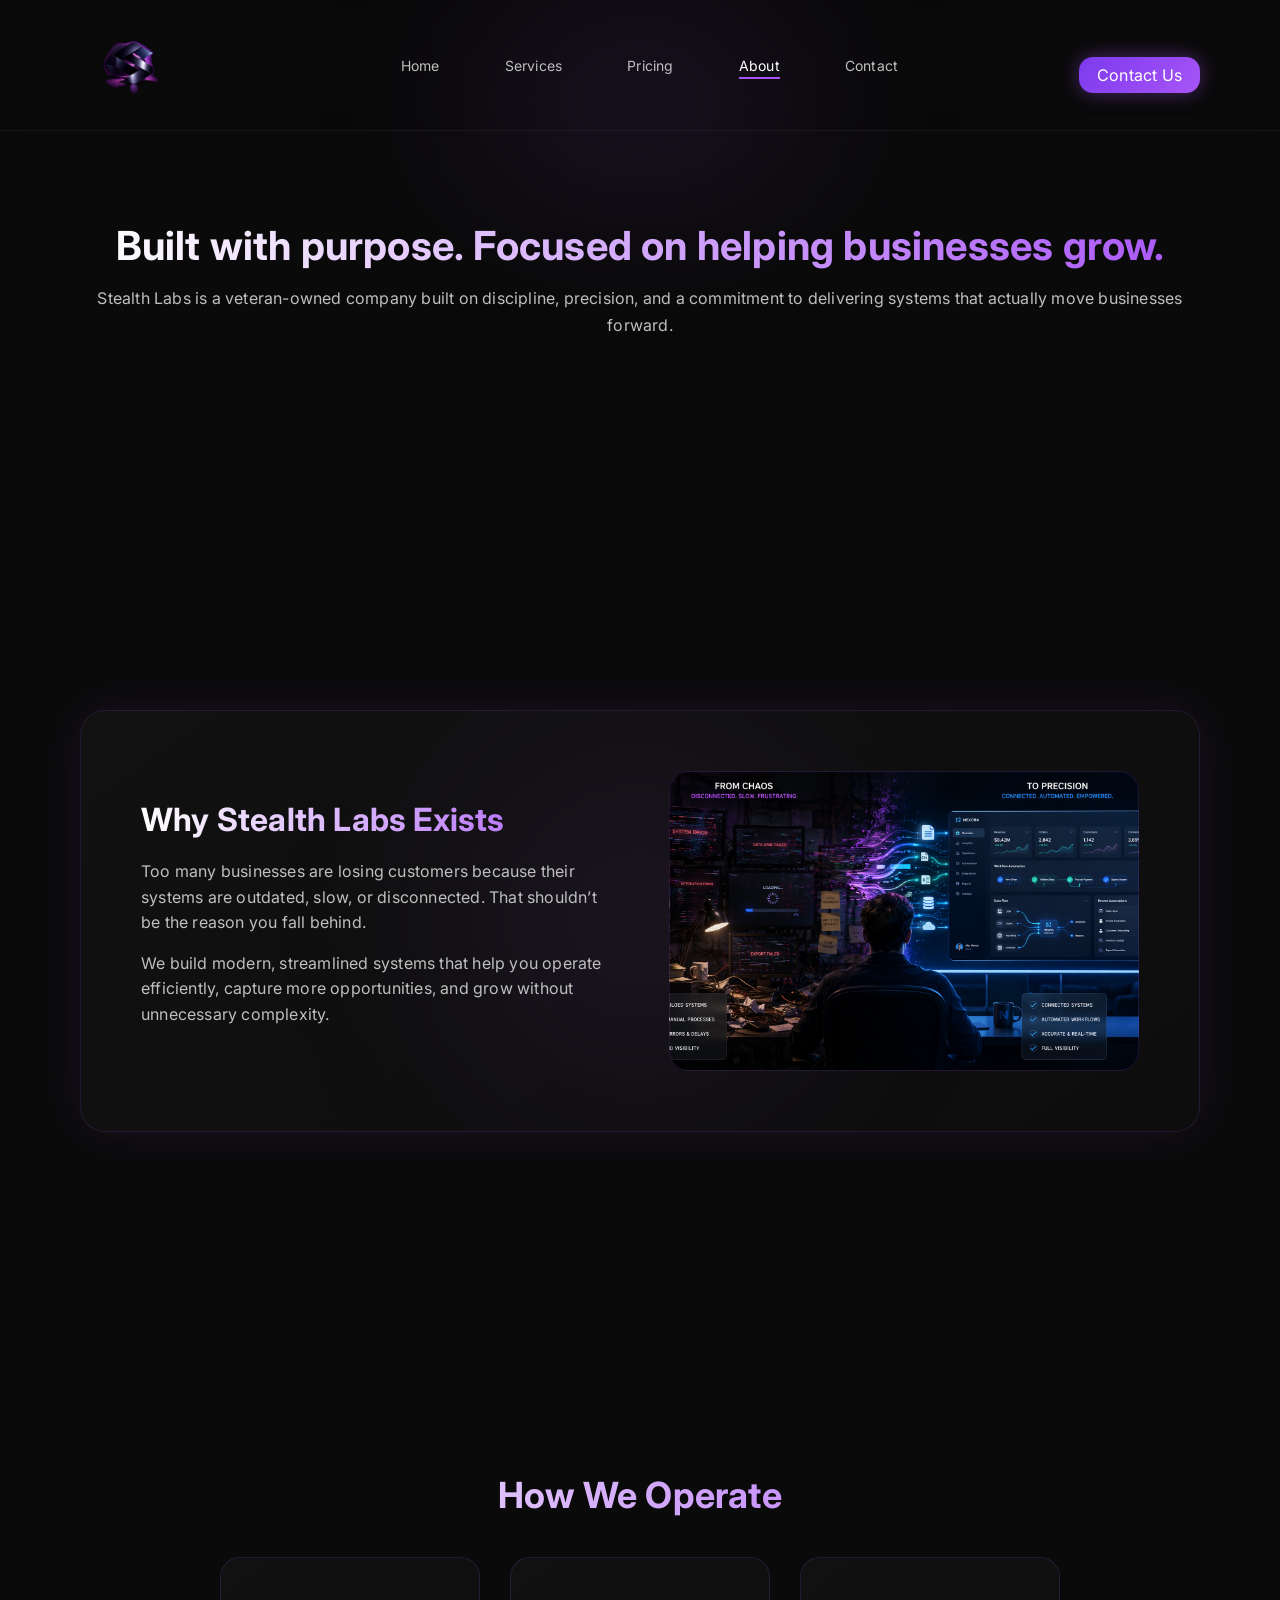
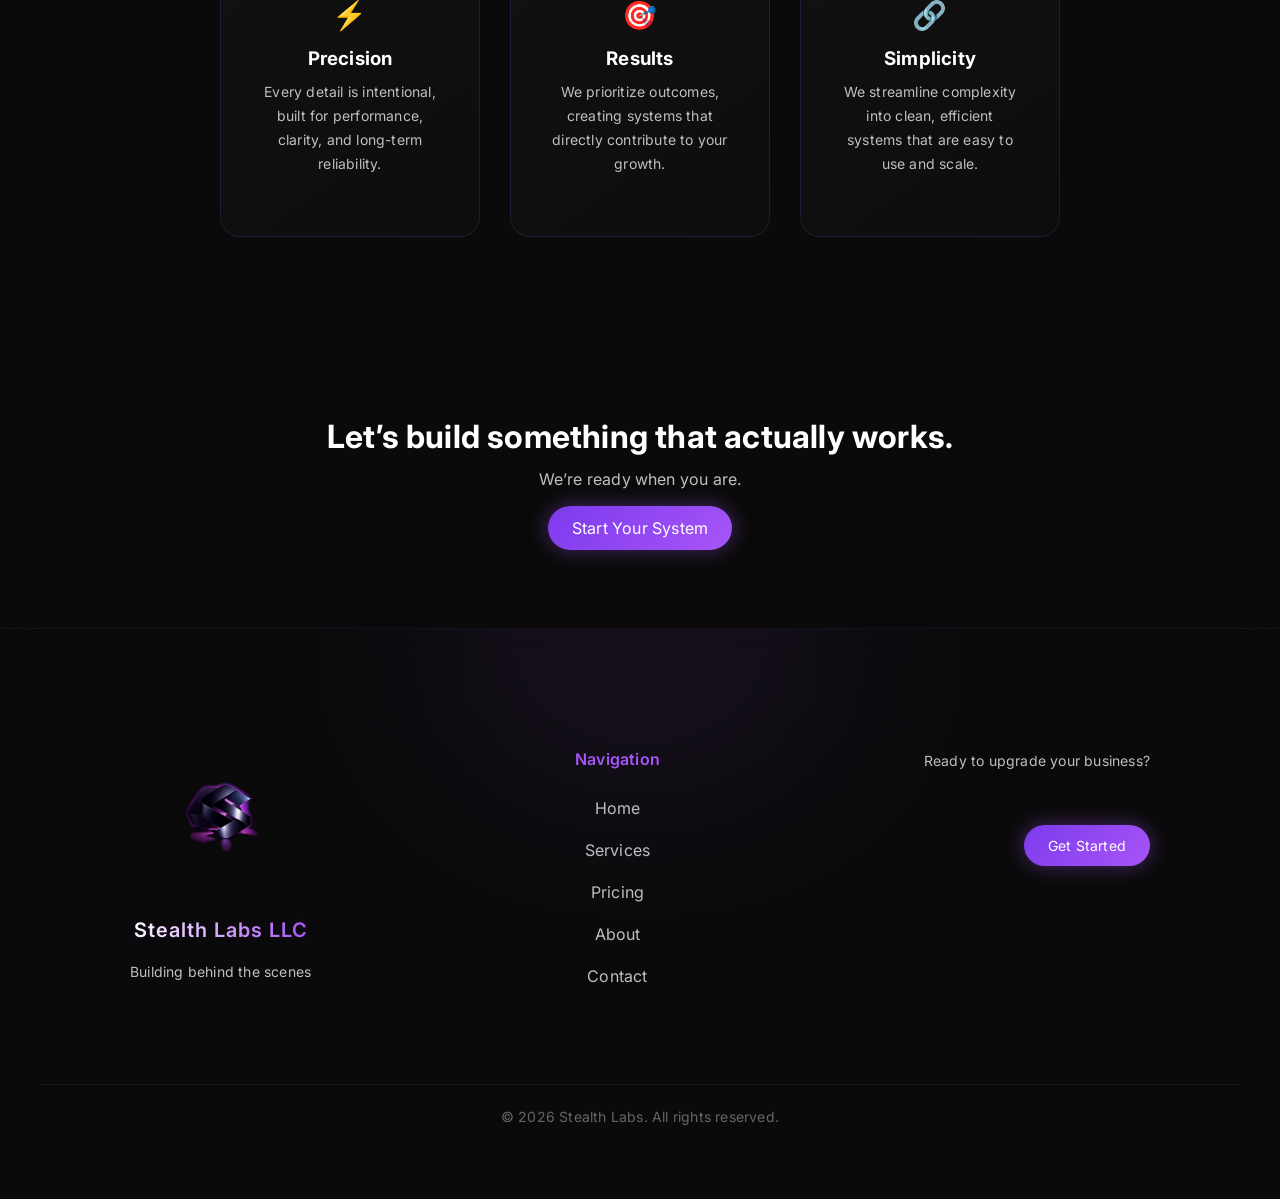
==== about.html @ 87872476 "Add files via upload" ====
<!DOCTYPE html>
<html lang="en">
<head>
  <meta charset="UTF-8">
  <meta name="viewport" content="width=device-width, initial-scale=1.0, maximum-scale=1.0, user-scalable=no">
  <title>About | Stealth Labs</title>

  <link href="https://fonts.googleapis.com/css2?family=Inter:wght@300;400;600&display=swap" rel="stylesheet">
  <link rel="stylesheet" href="style.css">
</head>
<body>

<!------------------- HEADER -------------------->   
<header class="header">
  <div class="container nav-container">

    <div class="logo">
      <a href="index.html">
        <img src="Images/Logo.png" alt="Stealth Labs Logo">
      </a>
    </div>

    <nav class="nav">
      <a href="index.html">Home</a>
      <a href="services.html">Services</a>
      <a href="pricing.html">Pricing</a>
      <a href="about.html" class="active">About</a>
      <a href="contact.html">Contact</a>
    </nav>

    <div class="hamburger" id="hamburger">
        <span></span>
        <span></span>
        <span></span>
    </div>

    <a href="contact.html" class="cta-btn">Contact Us</a>

  </div>
</header>

<div class="mobile-menu" id="mobileMenu">
  <a href="index.html">Home</a>
  <a href="services.html">Services</a>
  <a href="pricing.html">Pricing</a>
  <a href="about.html">About</a>
  <a href="contact.html">Contact</a>
</div>
<!--------------------ABOUT INTRO-------------------------->
<section class="about-intro">

  <div class="container">
    <h1>Built with purpose. Focused on helping businesses grow.</h1>
    <p>Stealth Labs is a veteran-owned company built on discipline, precision, and a commitment to delivering systems that actually move businesses forward.</p>
  </div>

</section>

<div class="divider"></div>

<!--------------------ABOUT STORY-------------------------->

<section class="about-story">

  <div class="container">

    <div class="about-card">

      <div class="about-grid">

        <div class="about-text fade-left">
            <h2>Why Stealth Labs Exists</h2>

            <p>
            Too many businesses are losing customers because their systems are outdated, slow, or disconnected.
            That shouldn’t be the reason you fall behind.
            </p>

            <p>
            We build modern, streamlined systems that help you operate efficiently, capture more opportunities,
            and grow without unnecessary complexity.
            </p>
        </div>

        <div class="about-visual fade-right"></div>

      </div>

    </div>

  </div>

</section>

<div class="divider"></div>

<!--------------------ABOUT PRINCIPLES-------------------------->
<section class="about-principles">

  <div class="container">

    <h2 class="section-title">How We Operate</h2>

    <div class="principles-grid fade-up">

      <div class="principle-card fade-up">
        <div class="principle-icon">⚡</div>
        <h3>Precision</h3>
        <p>Every detail is intentional, built for performance, clarity, and long-term reliability.</p>
      </div>

      <div class="principle-card fade-up">
        <div class="principle-icon">🎯</div>
        <h3>Results</h3>
        <p>We prioritize outcomes, creating systems that directly contribute to your growth.</p>
      </div>

      <div class="principle-card fade-up">
        <div class="principle-icon">🔗</div>
        <h3>Simplicity</h3>
        <p>We streamline complexity into clean, efficient systems that are easy to use and scale.</p>
      </div>

    </div>

  </div>

</section>

<!--------------------FINAL CTA-------------------------->
<section class="final-cta">

  <div class="container">

    <h2>Let’s build something that actually works.</h2>
    <p>We’re ready when you are.</p>

    <a href="contact.html" class="cta-btn primary">Start Your System</a>

  </div>

</section>

<!------------------- FOOTER -------------------->
  
<footer class="footer">

    <div class="container footer-container">

      <div class="footer-col footer-brand">
        <img src="Images/Logo.png" alt="Stealth Labs Logo" class="footer-logo">

        <h3 class="brand-name">Stealth Labs LLC</h3>
        <p class="brand-tagline">Building behind the scenes</p>
      </div>

      <div class="footer-col">
        <h4>Navigation</h4>
        <a href="index.html">Home</a>
        <a href="services.html">Services</a>
        <a href="pricing.html">Pricing</a>
        <a href="about.html">About</a>
        <a href="contact.html">Contact</a>
      </div>

      <div class="footer-cta">
        <p>Ready to upgrade your business?</p>
        <a href="/contact.html" class="cta-btn footer-btn">Get Started</a>
      </div>

    </div>

    <div class="footer-bottom">
      <p>© 2026 Stealth Labs. All rights reserved.</p>
    </div>

  </footer>

  <script src="script.js"></script>
  
</body>
</html>
---- style.css ----
:root {
  --primary: #a855f7;
  --primary-glow: rgba(168, 85, 247, 0.3);
  --text-muted: #bfbfbf;

  --space-xs: 10px;
  --space-sm: 20px;
  --space-md: 40px;
  --space-lg: 70px;
  --space-xl: 100px;
}

body {
  margin: 0;
  background: #0a0a0a;
  color: white;
  font-family: 'Inter', sans-serif;
  letter-spacing: 0.2px;
  -webkit-font-smoothing: antialiased;
}

html, body {
  overflow-x: hidden;
}



* {
  margin: 0;
  padding: 0;
  box-sizing: border-box;
}


/* CONTAINER */
.container {
  max-width: 1200px;
  margin: auto;
  padding: 20px 40px;
}

/* HEADER */
h1, h2 {
  margin-bottom: var(--space-sm);
}

p {
  margin-bottom: var(--space-sm);
}

.header {
  position: sticky;
  top: 0;
  width: 100%;
  z-index: 1000;

  background: rgba(10, 10, 10, 0.4);
  backdrop-filter: blur(12px);

  border-bottom: 1px solid rgba(255,255,255,0.05);
}


section::before,
section::after,
.about-card::before,
.services::before,
.services-detail::before,
.trust::before {
  pointer-events: none;
}

.hero-content,
.container,
.service-row,
.service-card,
.about-text,
.final-cta {
  position: relative;
  z-index: 10;
}

.header::before {
  content: "";
  position: absolute;
  top: 0;
  left: 50%;
  width: 500px;
  height: 200px;

  background: radial-gradient(circle, rgba(168,85,247,0.15), transparent 87%);
  transform: translateX(-50%);
  filter: blur(80px);
  z-index: 2;
}

.logo img {
  height: 100px;
  width: auto;
  object-fit: contain;
  display: flex;
}

.nav-container {
  max-width: 1200px;
  margin: 0 auto;
  padding: 15px 40px;

  display: flex;
  align-items: center;
  justify-content: space-between;
}

.nav {
  display: flex;
  gap: 25px;
  margin-left: auto;
  margin-right: auto;
  white-space: nowrap;
}

.nav a {
  color: #bfbfbf;
  text-decoration: none;
  font-size: 14px;
  position: relative;
  margin-left: 40px;
}

.nav-left {
  display: flex;
  align-items: center;
  gap: 25px;
  flex-wrap: nowrap; /* IMPORTANT */
}

.nav a:hover {
  color: white;
}

.hero-video .hero-container {
  min-height: calc(100vh - 80px);
  max-width: 100%;
  width: 100%;
  margin: 0 auto;
  padding: 0 40px;
}

/* HOVER */


/* UNDERLINE EFFECT */
.nav a::after {
  content: "";
  position: absolute;
  left: 0;
  bottom: -5px;
  width: 0%;
  height: 2px;
  background: #a855f7;
  transition: width 0.25s ease;
}

.nav a:hover::after {
  width: 100%;
}

.header .cta-btn {
  padding: 8px 18px;
  border-radius: 14px;
  background: linear-gradient(135deg, #7c3aed, #a855f7);
}

.header .cta-btn:hover {
  transform: scale(1.05);
  box-shadow: 0 0 30px rgba(168, 85, 247, 0.7);
}

.header.scrolled {
  background: rgba(10, 10, 10, 0.8);
  backdrop-filter: blur(16px);
}


.nav a.active {
  color: #ffffff;
}

.nav a.active::after {
  width: 100%;
}


.nav a:hover::after {
  width: 100%;
}

/* BUTTON */




.hero-content h1 {
  font-size: 48px;
  line-height: 1.2;

  background: linear-gradient(90deg, #ffffff, #a855f7);
  background-clip: text;
  -webkit-background-clip: text;

  color: transparent;
}





/* VIDEO BACKGROUND */
.bg-video {
  position: absolute;
  top: 50%;
  left: 50%;
  width: 100%;
  height: 100%;
  object-fit: cover;
  transform: translate(-50%, -50%);
  z-index: 0;
}

/* OVERLAY (VERY IMPORTANT) */
.hero-overlay {
  position: absolute;
  inset: 0;
  background: rgba(0, 0, 0, 0.7);
  z-index: 1;
}

/* CONTENT */
.hero-content {
  position: relative;
  z-index: 2;
  max-width: 100%;
  width: 100% ;

  display: flex;
  flex-direction: column;
  align-items: center;
  gap: 20px;

  text-align: center;
}

/* CENTER HERO CONTENT PROPERLY */
.hero-video .hero-container {
  height: 100%;
  display: flex;
  align-items: center;
  justify-content: center;
}

/* SMOOTH FADE INTO NEXT SECTION */
.hero-video::after {
  content: "";
  position: absolute;
  bottom: 0;
  width: 100%;
  height: 150px;

  background: linear-gradient(to bottom, transparent, #0a0a0a);
  z-index: 2;
  pointer-events: none;
}

/* SERVICES */

.services::before {
  content: "";
  position: absolute;
  top: -80px;
  left: 50%;
  width: 600px;
  height: 200px;
  background: radial-gradient(circle, rgba(168,85,247,0.15), transparent 87%);
  transform: translateX(-50%);
  filter: blur(60px);
}

.services {
  padding: var(--space-lg) var(--space-md);
  text-align: center;
  position: relative;
}

.services-grid {
  display: flex;
  gap: var(--space-md);
  justify-content: center;
  flex-wrap: wrap;
  margin-top: 40px;
}

.service-card {
  background: linear-gradient(145deg, #111, #0d0d0d);
  padding: var(--space-md);
  border-radius: 20px;
  max-width: 320px;
  transition: all 0.3s ease;
  margin-bottom: 10px;

  border: 1px solid rgba(168, 85, 247, 0.15);
}

.service-card:hover {
  transform: translateY(-12px) scale(1.02);
  box-shadow: 0 0 40px rgba(168, 85, 247, 0.35);
}

.service-card h3 {
  margin-bottom: 15px;
}

.service-card p {
  color: #bfbfbf;
}

/* FOOTER */
.footer {
  position: relative;
  padding: 100px 40px 50px;  

  background: transparent;
  backdrop-filter: blur(20px);

  border-top: 1px solid rgba(168, 85, 247, 0.2);
  z-index: 2;
}

.footer-col {
  display: flex;
  flex-direction: column;
  gap: 14px;
  max-width: 250px;
  text-align: center;
}

.footer-brand {
  align-items: flex-start;
  text-align: left;
}

.footer::before {
  content: "";
  position: absolute;
  top: -200px;
  left: 50%;
  width: 600px;
  height: 400px;

  background: radial-gradient(circle, rgba(168,85,247,0.12), transparent 87%);
  transform: translateX(-50%);
  filter: blur(100px);
  z-index: 0;
}

.footer-container {
  position: relative;
  z-index: 1;

  display: flex;
  justify-content: space-between; /* KEY CHANGE */
  align-items: flex-start;

  gap: 40px;
  flex-wrap: wrap;

  max-width: 1100px;
  margin: 0 auto;
}

.footer-col h4 {
  margin-bottom: 15px;
  font-weight: 600;
  font-size: 16px;

  color: #a855f7;
}

.footer-col p {
  color: #bfbfbf;
  margin-bottom: 8px;
  line-height: 1.5;
  max-width: 250px;
}

.footer-col:not(:last-child) {
  margin-bottom: 10px;
  text-align: center;
}

.footer-cta {
  display: flex;
  flex-direction: column;
  align-items: flex-end;
  gap: 12px;
}

.footer-cta p {
  color: #bfbfbf;
  font-size: 14px;
}

.footer-btn {
  padding: 10px 20px;
  font-size: 14px;
}


.footer-col a {
  display: block;
  color: #bfbfbf;
  text-decoration: none;
  margin-bottom: 8px;
  transition: all 0.2s ease;
}

.footer-col a:hover {
  color: #ffffff;
  transform: translateX(3px);
}

.footer-logo {
  width: 130px;
  margin-bottom: 15px;
}

.footer-bottom {
  margin-top: 60px;
  text-align: center;
  font-size: 14px;
  color: #666;

  border-top: 1px solid rgba(255,255,255,0.05);
  padding-top: 20px;
}

.footer::after {
  content: "";
  position: absolute;
  top: -120px;
  left: 0;
  width: 100%;
  height: 120px;

  background: linear-gradient(to bottom, transparent, rgba(10,10,10,0.6));
}

.footer-brand {
  display: flex;
  flex-direction: column;
  align-items: center;
}

/* NAME */
.brand-name {
  font-size: 20px;
  margin-top: 10px;
  margin-bottom: 5px;

  font-weight: 600;
  letter-spacing: 1px;

  background: linear-gradient(90deg, #ffffff, #a855f7);
  background-clip: text;
  -webkit-background-clip: text;
  color: transparent;
  text-shadow: 0 0 20px rgba(168, 85, 247, 0.2);
}

/* TAGLINE */
.brand-tagline {
  color: #bfbfbf;
  font-size: 14px;
}

.about {
  padding: 70px 40px;
  text-align: center;
  position: relative;
}

.about-container {
  max-width: 800px;
  margin: auto;
}

.about h2 {
  font-size: 36px;
  margin-bottom: 20px;

  background: linear-gradient(90deg, #ffffff, #a855f7);
background-clip: text;
-webkit-background-clip: text;
  -webkit-text-fill-color: transparent;
}

.about p {
  color: #bfbfbf;
  margin-bottom: 20px;
  line-height: 1.6;
}

.point {
  margin-bottom: 10px;
  font-size: 18px;
}


.trust::before {
  content: "";
  position: absolute;
  top: 50%;
  left: 50%;
  width: 500px;
  height: 500px;
  background: radial-gradient(circle, rgba(168,85,247,0.1), transparent 87%);
  transform: translate(-50%, -50%);
  filter: blur(80px);
}

.trust {
  padding: 70px 40px;
  text-align: center;
  position: relative;
}

.trust-container {
  max-width: 900px;
  margin: auto;
}

.trust h2 {
  font-size: 36px;
  margin-bottom: 20px;
}

.trust-subtext {
  color: #bfbfbf;
  margin-bottom: 60px;
}

.trust-grid {
  display: flex;
  gap: 30px;
  flex-wrap: wrap;
  justify-content: center;
}

.trust-item {
  position: relative;
  overflow: hidden;
  cursor: pointer;

  will-change: transform;
}

.trust-item {
  background: linear-gradient(145deg, #111, #0d0d0d);
  padding: var(--space-md);
  border-radius: 15px;
  max-width: 260px;
  transition: all 0.35s ease;

  border: 1px solid rgba(168, 85, 247, 0.1);
}

/* HOVER */
.trust-item:hover {
  transform: translateY(-14px) scale(1.03);

  border: 1px solid rgba(168, 85, 247, 0.6);

  box-shadow:
    0 20px 60px rgba(0, 0, 0, 0.7),
    0 0 60px rgba(168, 85, 247, 0.45);
}

.trust-item h3 {
  margin-bottom: 10px;
}

.trust-item p {
  color: #bfbfbf;
  font-size: 14px;
}

.services h2,
.trust h2,
.conversion h2 {
  background: linear-gradient(90deg, #ffffff, #a855f7);
background-clip: text;
-webkit-background-clip: text;
  -webkit-text-fill-color: transparent;
}

.services h2::after,
.trust h2::after,
.conversion h2::after {
  content: "";
  display: block;
  width: 60px;
  height: 3px;
  margin: 10px auto 0;
  background: #a855f7;
  border-radius: 10px;
}

.divider {
  width: 100%;
  height: 120px;
  background: radial-gradient(circle at center, rgba(168,85,247,0.15), transparent 50%);
  filter: blur(40px);
}

html {
  scroll-behavior: smooth;
}

.image-break {
  position: relative;
  height: 400px;

  background: url("Images/techstonks.png") center/cover no-repeat;
  background-attachment: fixed;
}

/* DARK OVERLAY */
.image-overlay {
  position: absolute;
  inset: 0;
  background: rgba(0, 0, 0, 0.5);
  pointer-events: none;
}

.image-content {
  position: relative;
  z-index: 2;
  height: 100%;
  display: flex;
  align-items: center;
  justify-content: center;
}

.image-content h2 {
  font-size: 32px;
  background: linear-gradient(90deg, #ffffff, #a855f7);
background-clip: text;
-webkit-background-clip: text;
color: transparent;
  -webkit-text-fill-color: transparent;
}

.video-break {
  position: relative;
  height: 70vh;
  min-height: 500px;
  overflow: hidden;
}


/* DARK OVERLAY */
.video-overlay {
  position: absolute;
  inset: 0;
  background: rgba(0, 0, 0, 0.6);
  z-index: 1;
}

/* TEXT */
.video-content {
  position: relative;
  z-index: 2;

  width: 100%;
  height: 100%;

  display: flex;
  align-items: center;
  justify-content: center;

  padding: 0 40px;
  text-align: center;
}

.video-content h2 {
  width: 100%;
  max-width: 900px;
  margin: 0 auto;

  font-size: clamp(28px, 4.5vw, 48px);
  line-height: 1.2;

  background: linear-gradient(90deg, #ffffff, #a855f7);
  -webkit-background-clip: text;
  background-clip: text;
  color: transparent;
}

.trust-item {
  position: relative;
  overflow: hidden;
}



/* MOBILE TAP */


.trust-item {
  transition: transform 0.2s ease, box-shadow 0.2s ease;
}

.trust-item:active {
  transform: scale(0.97);
}

* {
  -webkit-tap-highlight-color: transparent;
}



.final-cta {
  padding: 70px 40px;
  text-align: center;
}

.final-cta h2 {
  font-size: 36px;
  margin-bottom: 20px;
}

.final-cta p {
  color: #bfbfbf;
  margin-bottom: 30px;
}

/* SMALL HERO */
.small-hero {
  height: 60vh;
}

/* SERVICE BLOCKS */
.services-detail {
  padding: 70px 40px;
}

.service-block {
  position: relative;
  padding: 60px;
  margin-bottom: 60px;
  border-radius: 20px;

  background: linear-gradient(145deg, #111, #0d0d0d);
  border: 1px solid rgba(168, 85, 247, 0.15);

  transition: all 0.3s ease;
}

.service-block:hover {
  transform: translateY(-8px);
  box-shadow: 0 0 40px rgba(168, 85, 247, 0.3);
}

.service-block h2 {
  font-size: 28px;
  margin-bottom: 15px;

  background: linear-gradient(90deg, #fff, #a855f7);
  background-clip: text;
  -webkit-background-clip: text;
  color: transparent;
}

.service-block p {
  color: #bfbfbf;
  line-height: 1.6;
}

/* PROCESS */
.process {
  padding: 70px 40px;
  text-align: center;
}

.process-grid {
  display: flex;
  gap: 30px;
  justify-content: center;
  margin-top: 40px;
  flex-wrap: wrap;
}

.process-step {
  max-width: 250px;
}

.services-detail {
  position: relative;
}

.services-detail::before {
  content: "";
  position: absolute;
  top: 50%;
  left: 50%;
  width: 600px;
  height: 600px;

  background: radial-gradient(circle, rgba(168,85,247,0.1), transparent 70%);
  transform: translate(-50%, -50%);
  filter: blur(100px);
  z-index: 1;
}

.service-block {
  position: relative;
  z-index: 1;
}

.service-row {
  display: flex;
  align-items: center;
  justify-content: space-between;
  margin-bottom: var(--space-lg);
  gap: var(--space-md);
}

.service-row.reverse {
  flex-direction: row-reverse;
}

/* TEXT */
.service-text {
  flex: 1;
}


.service-text h2 {
  font-size: 32px;
  margin-bottom: 20px;

  background: linear-gradient(90deg, #fff, #a855f7);
  background-clip: text;
  -webkit-background-clip: text;
  color: transparent;
}

.service-text p {
  color: #bfbfbf;
  line-height: 1.6;
}

/* VISUAL BLOCK */



.video-box {
  overflow: hidden;
  border-radius: 20px;
  position: relative;
}

.video-box video {
  width: 100%;
  height: 100%;
  object-fit: cover;
  border-radius: 20px;
}



.process {
  padding: 70px 40px;
  text-align: center;
  position: relative;
}

.process h2 {
  font-size: 36px;
  margin-bottom: 20px;
}

/* GRID */
.process-grid {
  display: flex;
  justify-content: space-between;
  gap: 40px;
  position: relative;
}

/* CONNECTING LINE */
.process-grid::before {
  content: "";
  position: absolute;
  top: -30px; /* push it lower */
  left: 10%;
  width: 80%;
  height: 2px;

  background: linear-gradient(to right, transparent, #a855f7, transparent);

  z-index: 0;
}

/* STEP */
.process-step {
  position: relative;
  max-width: 250px;
}

/* NUMBER */
.step-number {
  width: 70px;
  height: 70px;
  margin: auto;
  margin-bottom: 20px;

  border-radius: 50%;

  background: radial-gradient(circle, rgba(168,85,247,0.3), transparent);
  border: 1px solid rgba(168,85,247,0.3);

  display: flex;
  align-items: center;
  justify-content: center;

  font-weight: 600;
  font-size: 18px;
}

/* TEXT */
.process-step h3 {
  margin-bottom: 10px;
}

.process-step p {
  color: #bfbfbf;
}

.process-step:hover .step-number {
  box-shadow: 0 0 25px rgba(168, 85, 247, 0.6);
  transform: scale(1.05);
}



.process::before {
  content: "";
  position: absolute;
  top: 50%;
  left: 50%;
  width: 600px;
  height: 600px;

  background: radial-gradient(circle, rgba(168,85,247,0.1), transparent 70%);
  transform: translate(-50%, -50%);
  filter: blur(100px);
  z-index: 0;
}

.services-intro {
  padding: 70px 40px 80px;
  text-align: center;
  position: relative;
}

/* GLOW BACKGROUND */
.services-intro::before {
  content: "";
  position: absolute;
  top: 50%;
  left: 50%;
  width: 600px;
  height: 600px;

  background: radial-gradient(circle, rgba(168,85,247,0.12), transparent 70%);
  transform: translate(-50%, -50%);
  filter: blur(100px);
}

/* TEXT */
.services-intro h1 {
  font-size: 40px;
  margin-bottom: 15px;

  background: linear-gradient(90deg, #fff, #a855f7);
  background-clip: text;
  -webkit-background-clip: text;
  color: transparent;
}

.services-intro p {
  color: #bfbfbf;
}

.services-intro::after {
  content: "";
  position: absolute;
  bottom: -80px;
  left: 0;
  width: 100%;
  height: 120px;

  background: linear-gradient(to bottom, transparent, #0a0a0a);
}

.services-intro h1,
.services-intro p {
  opacity: 0;
  transform: translateY(20px);
  animation: fadeUp 0.8s ease forwards;
}

.services-intro p {
  animation-delay: 0.2s;
}

@keyframes fadeUp {
  to {
    opacity: 1;
    transform: translateY(0);
  }
}

.hero-content h1,
.hero-content p,
.hero-content .cta-btn {
  opacity: 0;
  transform: translateY(20px);
  animation: heroFadeUp 0.8s ease forwards;
  margin: 0 auto;
}

.hero-content p {
  animation-delay: 0.2s;
}

.hero-content .cta-btn {
  animation-delay: 0.4s;
}

@keyframes heroFadeUp {
  to {
    opacity: 1;
    transform: translateY(0);
  }
}

.fade-up {
  opacity: 0;
  transform: translateY(40px);
  transition: all 0.8s ease;
}

.fade-up.show {
  opacity: 1;
  transform: translateY(0);
}

.trust-item {
  opacity: 0;
  transform: translateY(30px);
  transition: all 0.6s ease;
}

.trust.show .trust-item {
  opacity: 1;
  transform: translateY(0);
}

.trust.show .trust-item:nth-child(1) { transition-delay: 1s; }
.trust.show .trust-item:nth-child(2) { transition-delay: 1.5s; }
.trust.show .trust-item:nth-child(3) { transition-delay: 2s; }


@keyframes pulseGlow {
  0%, 100% {
    box-shadow: 0 0 15px rgba(168, 85, 247, 0.5);
  }
  50% {
    box-shadow: 0 0 30px rgba(168, 85, 247, 0.5);
  }
}

/* INTRO */
.about-intro {
  padding: 70px 40px 80px;
  text-align: center;
}

.about-intro h1 {
  font-size: 40px;
  margin-bottom: 15px;

  background: linear-gradient(90deg, #fff, #a855f7);
  background-clip: text;
  -webkit-background-clip: text;
  color: transparent;
}

.about-intro p {
  color: #bfbfbf;
}

/* STORY */
.about-grid {
  display: flex;
  gap: 60px;
  align-items: center;
}

.about-visual {
  flex: 1;
  height: 300px;
  border-radius: 20px;

  background: linear-gradient(145deg, #111, #0d0d0d);
  border: 1px solid rgba(168,85,247,0.15);
}

/* PRINCIPLES */
.principles-grid {
  display: flex;
  gap: 30px;
  justify-content: center;
  margin-top: 40px;
}

.principle {
  max-width: 250px;
  text-align: center;
}

.about-card {
  padding: 60px;
  border-radius: 25px;

  background: linear-gradient(145deg, #111, #0d0d0d);
  border: 1px solid rgba(168, 85, 247, 0.15);

  box-shadow: 0 0 50px rgba(168, 85, 247, 0.1);

  position: relative;
  overflow: hidden;
}

.about-card::before {
  content: "";
  position: absolute;
  top: 50%;
  left: 50%;
  width: 500px;
  height: 500px;

  background: radial-gradient(circle, rgba(168,85,247,0.12), transparent 70%);
  transform: translate(-50%, -50%);
  filter: blur(100px);
}

.about-grid {
  display: flex;
  align-items: center;
  gap: 60px;
  position: relative;
  z-index: 1;
}

.about-text {
  flex: 1;
}

.about-visual {
  flex: 1;
  height: 300px;
  border-radius: 20px;

  background: linear-gradient(145deg, #111, #0d0d0d);
  border: 1px solid rgba(168,85,247,0.15);
}

.about-text h2 {
  font-size: 32px;
  margin-bottom: 20px;

  background: linear-gradient(90deg, #fff, #a855f7);
  background-clip: text;
  -webkit-background-clip: text;
  color: transparent;
}

.about-text p {
  color: #bfbfbf;
  margin-bottom: 15px;
  line-height: 1.6;
}

.about-visual {
  background: url("Images/aboutimage.png") center/cover no-repeat;
}

/* SECTION TITLE */
.section-title {
  text-align: center;
  font-size: 36px;
  margin-bottom: 20px;

  background: linear-gradient(90deg, #fff, #a855f7);
  background-clip: text;
  -webkit-background-clip: text;
  color: transparent;
}

/* GRID */
.principles-grid {
  display: flex;
  justify-content: center;
  gap: 30px;
  flex-wrap: wrap;
}

/* CARD */
.principle-card {
  background: linear-gradient(145deg, #111, #0d0d0d);
  padding: 40px;
  border-radius: 20px;
  max-width: 260px;
  text-align: center;

  border: 1px solid rgba(168,85,247,0.15);
  transition: all 0.3s ease;
}

/* HOVER */
.principle-card:hover {
  transform: translateY(-10px) scale(1.02);

  box-shadow:
    0 15px 40px rgba(0,0,0,0.6),
    0 0 40px rgba(168,85,247,0.35);
}

/* ICON */
.principle-icon {
  font-size: 28px;
  margin-bottom: 15px;
}

/* TEXT */
.principle-card h3 {
  margin-bottom: 10px;
}

.principle-card p {
  color: #bfbfbf;
  font-size: 14px;
}


.principle-card {
  opacity: 0;
  transform: translateY(30px);
}

.principles-grid.show .principle-card {
  opacity: 1;
  transform: translateY(0);
  transition: all 0.6s ease;
}

.principles-grid.show .principle-card:nth-child(1) { transition-delay: 0.1s; }
.principles-grid.show .principle-card:nth-child(2) { transition-delay: 0.2s; }
.principles-grid.show .principle-card:nth-child(3) { transition-delay: 0.3s; }

/* INTRO */
.contact-intro {
  padding: 70px 40px 80px;
  text-align: center;
}

.contact-intro h1 {
  font-size: 40px;
  margin-bottom: 15px;

  background: linear-gradient(90deg, #fff, #a855f7);
  background-clip: text;
  -webkit-background-clip: text;
  color: transparent;
}

.contact-intro p {
  color: #bfbfbf;
}

/* FORM */
.contact-form-section {
  padding: 80px 40px;
  overflow: visible;
}

.form-card {
  display: flex;
  flex-direction: column;
  gap: 25px; /* THIS is the cleanest fix */
  overflow: visible;

  max-width: 700px;
  margin: 0 auto;
  padding: 40px;
  border-radius: 20px;

  background: linear-gradient(145deg, #111, #0d0d0d);
  border: 1px solid rgba(168,85,247,0.15);

  box-shadow: 0 20px 60px rgba(0,0,0,0.6);
}

.form-header {
  text-align: center;
  margin-bottom: 30px;

  display: flex;
  flex-direction: column;
  gap: 12px;
}

.contact-form-section {
  padding: 80px 40px;
  text-align: center;
}

.form-embed {
  width: 100%;
  max-width: 600px;
  margin: 0 auto;
  margin-top: 10px;
}

.form-embed iframe {
  width: 100%;
  height: 600px;
  border: none;
}

.form-divider {
  width: 60%;
  height: 1px;
  margin: 0 auto;

  background: linear-gradient(
    to right,
    transparent,
    rgba(168,85,247,0.5),
    transparent
  );
}

/* CONTACT INFO */
.contact-grid {
  display: flex;
  justify-content: center;
  gap: 40px;
  text-align: center;
}

.contact-item h3 {
  margin-bottom: 10px;
}

.contact-item p {
  color: #bfbfbf;
}



/* MOBILE NAV FIXED */
.hamburger {
  display: none;
  flex-direction: column;
  gap: 5px;
  cursor: pointer;
}

.hamburger span {
  width: 25px;
  height: 3px;
  background: white;
}

.mobile-menu {
  position: fixed;
  top: 0;
  right: -100%;
  width: 70%;
  height: 100vh;
  background: #0a0a0a;
  display: flex;
  flex-direction: column;
  gap: 25px;
  padding: 70px 30px;
  transition: right 0.3s ease;
  z-index: 2000;
}

.mobile-menu.active {
  right: 0;
}

.mobile-menu a {
  color: white;
  text-decoration: none;
  font-size: 18px;
}

.mobile-cta {
  display: none;
}


.footer-link {
  color: #a855f7;
  font-weight: 600;
  text-decoration: none;
  transition: all 0.25s ease;
  position: relative;
}

/* UNDERLINE ANIMATION */
.footer-link::after {
  content: "";
  position: absolute;
  left: 0;
  bottom: -2px;
  width: 0%;
  height: 2px;
  background: #a855f7;
  transition: width 0.25s ease;
}

/* HOVER */
.footer-link:hover {
  color: #c084fc;
}

.footer-link:hover::after {
  width: 100%;
}


.video-box video {
  pointer-events: none;
}


.footer-link {
  text-shadow: 0 0 10px rgba(168, 85, 247, 0.3);
}


/* FOCUS (KEY FOR UX) */
.cta-btn {
  background: linear-gradient(135deg, #7c3aed, #a855f7);
  padding: 12px 24px;
  border-radius: 25px;
  text-decoration: none;
  color: white;
  margin-top: 20px;
  box-shadow: 0 0 20px rgba(168, 85, 247, 0.4);
  transition: all 0.2s ease;
  position: relative;
  z-index: 9999;
  animation: pulseGlow 3s ease-in-out infinite;
}

.cta-btn:hover {
  transform: translateY(-2px) scale(1.03);
  box-shadow: 0 0 25px rgba(168, 85, 247, 0.7);
}

.cta-btn:active {
  transform: scale(0.95);
}

.cta-btn:focus {
  outline: 2px solid #a855f7;
  outline-offset: 3px;
}

section {
  position: relative;
  z-index: 1;
  background: #0a0a0a;
  padding: var(--space-lg) var(--space-md);
}

section::after {
  display: none;
  content: "";
  position: absolute;
  bottom: -1px;
  width: 100%;
  height: 80px;
  pointer-events: none;

  background: linear-gradient(to bottom, transparent, #0a0a0a);
}



p {
  line-height: 1.7;
  letter-spacing: 0.2px;
}

a {
  cursor: pointer;
}



@keyframes fadeInPage {
  from {
    opacity: 0;
    transform: translateY(10px);
  }
  to {
    opacity: 1;
    transform: translateY(0);
  }
}

.service-visual {
  flex: 1;
  height: 300px;
  border-radius: 20px;
  overflow: hidden;

  border: 1px solid rgba(168,85,247,0.15);
  box-shadow: 0 0 40px rgba(168,85,247,0.15);
}

/* REMOVE BACKGROUND IMAGE RULES */

/* IMAGE */
.service-visual img {
  width: 100%;
  height: 100%;
  object-fit: cover;
  display: block;
}


.service-visual img {
  width: 100%;
  height: 100%;
  object-fit: cover;
}


a, button {
  transition: all 0.2s ease;
}

.service-row:hover {
  transform: translateY(-3px);
  transition: 0.3s ease;
}



.divider {
  height: 1px;
  width: 60%;
  margin: 80px auto;

  background: linear-gradient(
    to right,
    transparent,
    rgba(168,85,247,0.4),
    transparent
  );
}

.final-cta {
  text-align: center;
}

.final-cta h2 {
  font-size: 32px;
  margin-bottom: 10px;
}

.final-cta p {
  margin-bottom: 25px;
}



@keyframes fadeIn {
  from {
    opacity: 0;
    transform: translateY(8px);
  }
  to {
    opacity: 1;
    transform: translateY(0);
  }
}

a:hover {
  opacity: 0.9;
}


.mobile-menu {
  pointer-events: auto;
}

/* PREVENT OVERLAYS FROM BLOCKING */
.hero-overlay,
.video-overlay,
.image-overlay,
.bg-video {
  pointer-events: none;
}

/* ENSURE BUTTONS ARE ABOVE */



.mobile-menu {
  z-index: 2000;
}

.mobile-cta {
  z-index: 50;
}

/* FORCE ALL INTERACTIVE ELEMENTS ABOVE OVERLAYS */

.hero-content,
.container,
.service-row,
.service-card,
.about,
.trust,
footer {
  position: relative;
  z-index: 10;
}

.about,
.about-grid,
.about-text,
.about-visual {
  position: relative;
  z-index: 5;
}

.about::before,
.about-card::before,
.services-detail::before {
  pointer-events: none;
  z-index: 0;
}

.pricing {
  padding: 80px 40px;
  text-align: center;
}

.pricing-grid {
  display: flex;
  gap: 40px;
  justify-content: center;
  flex-wrap: wrap;
}


.pricing-card:hover {
  transform: translateY(-10px);
  box-shadow: 0 0 40px rgba(168,85,247,0.3);
}

.pricing.show .pricing-card:nth-child(1) { transition-delay: 0.1s; }
.pricing.show .pricing-card:nth-child(2) { transition-delay: 0.2s; }
.pricing.show .pricing-card:nth-child(3) { transition-delay: 0.3s; }

.price {
  font-size: 32px;
  margin: 15px 0;
}

.pricing-hero {
  padding: 100px 40px 60px;
  text-align: center;
}

.pricing-hero h1 {
  font-size: clamp(32px, 5vw, 56px);
  line-height: 1.1;
  margin-bottom: 20px;

  background: linear-gradient(90deg, #ffffff, #a855f7);
  background-clip: text;
  -webkit-background-clip: text;
  color: transparent;
}

.pricing-hero p {
  max-width: 600px;
  margin: 0 auto 30px;
  color: #bfbfbf;
}


.pricing-card {
  background: linear-gradient(145deg, #111, #0d0d0d);
  padding: 35px;
  border-radius: 20px;

  display: flex;
  flex-direction: column;
  justify-content: space-between;

  height: 100%; /* KEY FIX */

  border: 1px solid rgba(168,85,247,0.15);
  transition: all 0.3s ease;
}
/* FEATURED PLAN */
.featured {
  transform: none;
  box-shadow: 0 0 40px rgba(168,85,247,0.3);
}

.pricing-card ul {
  flex-grow: 1;
}

/* SETUP SECTION */
.setup-section {
  padding: 80px 40px;
  text-align: center;
  position: relative;
}

/* SUBTEXT */
.setup-subtext {
  max-width: 600px;
  margin: 0 auto 40px;
  color: #bfbfbf;
}

/* GRID */
.setup-grid {
  display: flex;
  justify-content: center;
  gap: 30px;
  flex-wrap: wrap;
  margin-bottom: 40px;
}

/* CARDS */
.setup-item {
  background: linear-gradient(145deg, #111, #0d0d0d);
  padding: 30px;
  border-radius: 20px;
  max-width: 280px;

  border: 1px solid rgba(168,85,247,0.15);
  transition: all 0.3s ease;
}

/* HOVER */
.setup-item:hover {
  transform: translateY(-10px) scale(1.02);

  box-shadow:
    0 15px 40px rgba(0,0,0,0.6),
    0 0 40px rgba(168,85,247,0.3);

  border: 1px solid rgba(168,85,247,0.4);
}

/* TITLE */
.setup-item h3 {
  margin-bottom: 12px;
  font-size: 18px;
}

/* TEXT */
.setup-item p {
  color: #bfbfbf;
  font-size: 14px;
  line-height: 1.6;
}

/* PRICE NOTE */
.setup-note {
  margin-top: 20px;
  font-size: 16px;
  color: #ffffff;
}

/* AGREEMENT NOTE */
.pricing-note {
  margin-top: 10px;
  font-size: 14px;
  color: #888;
  max-width: 600px;
  margin-left: auto;
  margin-right: auto;
}

/* OPTIONAL GLOW BACKGROUND (matches your site) */
.setup-section::before {
  content: "";
  position: absolute;
  top: 50%;
  left: 50%;
  width: 600px;
  height: 400px;

  background: radial-gradient(circle, rgba(168,85,247,0.12), transparent 70%);
  transform: translate(-50%, -50%);
  filter: blur(100px);
  z-index: 0;
}

.setup-section * {
  position: relative;
  z-index: 1;
}
/* CLEAN HEADER ALIGNMENT */


@media (max-width: 768px) {

  section {
    padding: 60px 20px;
  }

  h1 { font-size: 26px; }
  h2 { font-size: 22px; }
  p { font-size: 14px; }

    .container {
    padding: 0 15px;
  }

  h1, h2 {
    line-height: 1.2;
  }


  .hero-video {
    min-height: calc(100vh - 65px);
    height: 80vh;
  }

  .service-row {
    flex-direction: column;
    gap: 20px;
    margin-bottom: 40px;
  }

  .trust-grid,
  .process-grid {
    gap: 25px;
  }

  .footer-container {
    flex-direction: column;
    gap: 40px;
    align-items: center;
    text-align: center;
  }


  .cta-btn {
    width: 100%;
    margin-top: 10px;
  }

  .header .cta-btn {
    width: auto;
    margin-top: 0;
    padding: 8px 16px;
  }

  .nav-container {
    padding: 0 10px;
  }

  .nav {
    display: none;
  }

  .hamburger {
    display: flex;
  }
 
  .footer-col:not(:last-child) {
    text-align: center;
  }

  .fade-up,
  .trust-item,
  .principle-card {
    opacity: 1 !important;
    transform: none !important;
    transition: none !important;
  }


  .services-grid {
    display: flex;
    flex-direction: column;
    gap: 35px; /* increase vertical space */
    margin-top: 35px;
  }

  .service-card {
    width: 100%;
    max-width: 100%;
    padding: 25px;
    border: 1px solid rgba(168, 85, 247, 0.2);
  }

  .services h2 {
    margin-bottom: 10px;
  }

  .service-row,
  .service-row.reverse {
    display: flex;
    flex-direction: column !important;
    align-items: center;
    text-align: center;
    gap: 25px;
  }

  .service-text {
    width: 100%;
    max-width: 100%;
  }

  .service-visual {
    width: 100%;
    height: 220px;
    flex: none;
    order: -1;
  }

  .about {
    padding: 60px 20px;
    display: block;
  }

  .about-text {
    text-align: center;
  }

  .about-text h2 {
    margin-bottom: 15px;
  }

  .about-text p {
    margin-bottom: 15px;
  }

  .about-grid {
    display: flex;
    flex-direction: column;
    gap: 30px;
  }

  .about-text {
    width: 100%;
    text-align: center;
  }

  .about-visual {
    width: 100%;
    height: 220px;
    flex: none;
  }

    .process-grid {
    flex-direction: column;
    align-items: center; /* KEY FIX */
    gap: 40px;
  }

  .process-step {
    width: 100%;
    max-width: 300px;
    text-align: center;
    gap: 10px;
  }



  .video-content {
    padding: 0 20px;
  }

  .video-content h2 {
    width: 100%;
    max-width: 90%;
    margin: 0 auto;

    font-size: clamp(24px, 6vw, 34px);
    line-height: 1.25;

    background: linear-gradient(90deg, #ffffff, #a855f7);
    -webkit-background-clip: text;
    background-clip: text;
    color: transparent;

    text-align: center;
  }

  .form-embed iframe {
    height: 700px;
  }

  .pricing-grid {
    display: flex;
    flex-direction: column;
    align-items: center;
    gap: 25px;
  }

      .pricing-card {
    opacity: 1 !important;
    transform: none !important;
    transition: none !important;
    max-width: 400px;
  }

  .setup-section {
    padding: 60px 20px;
  }

  .setup-grid {
    flex-direction: column;
    align-items: center;
    gap: 25px;
  }

  .setup-item {
    width: 100%;
    max-width: 100%;
  }

  .setup-subtext {
    margin-bottom: 30px;
  }
}
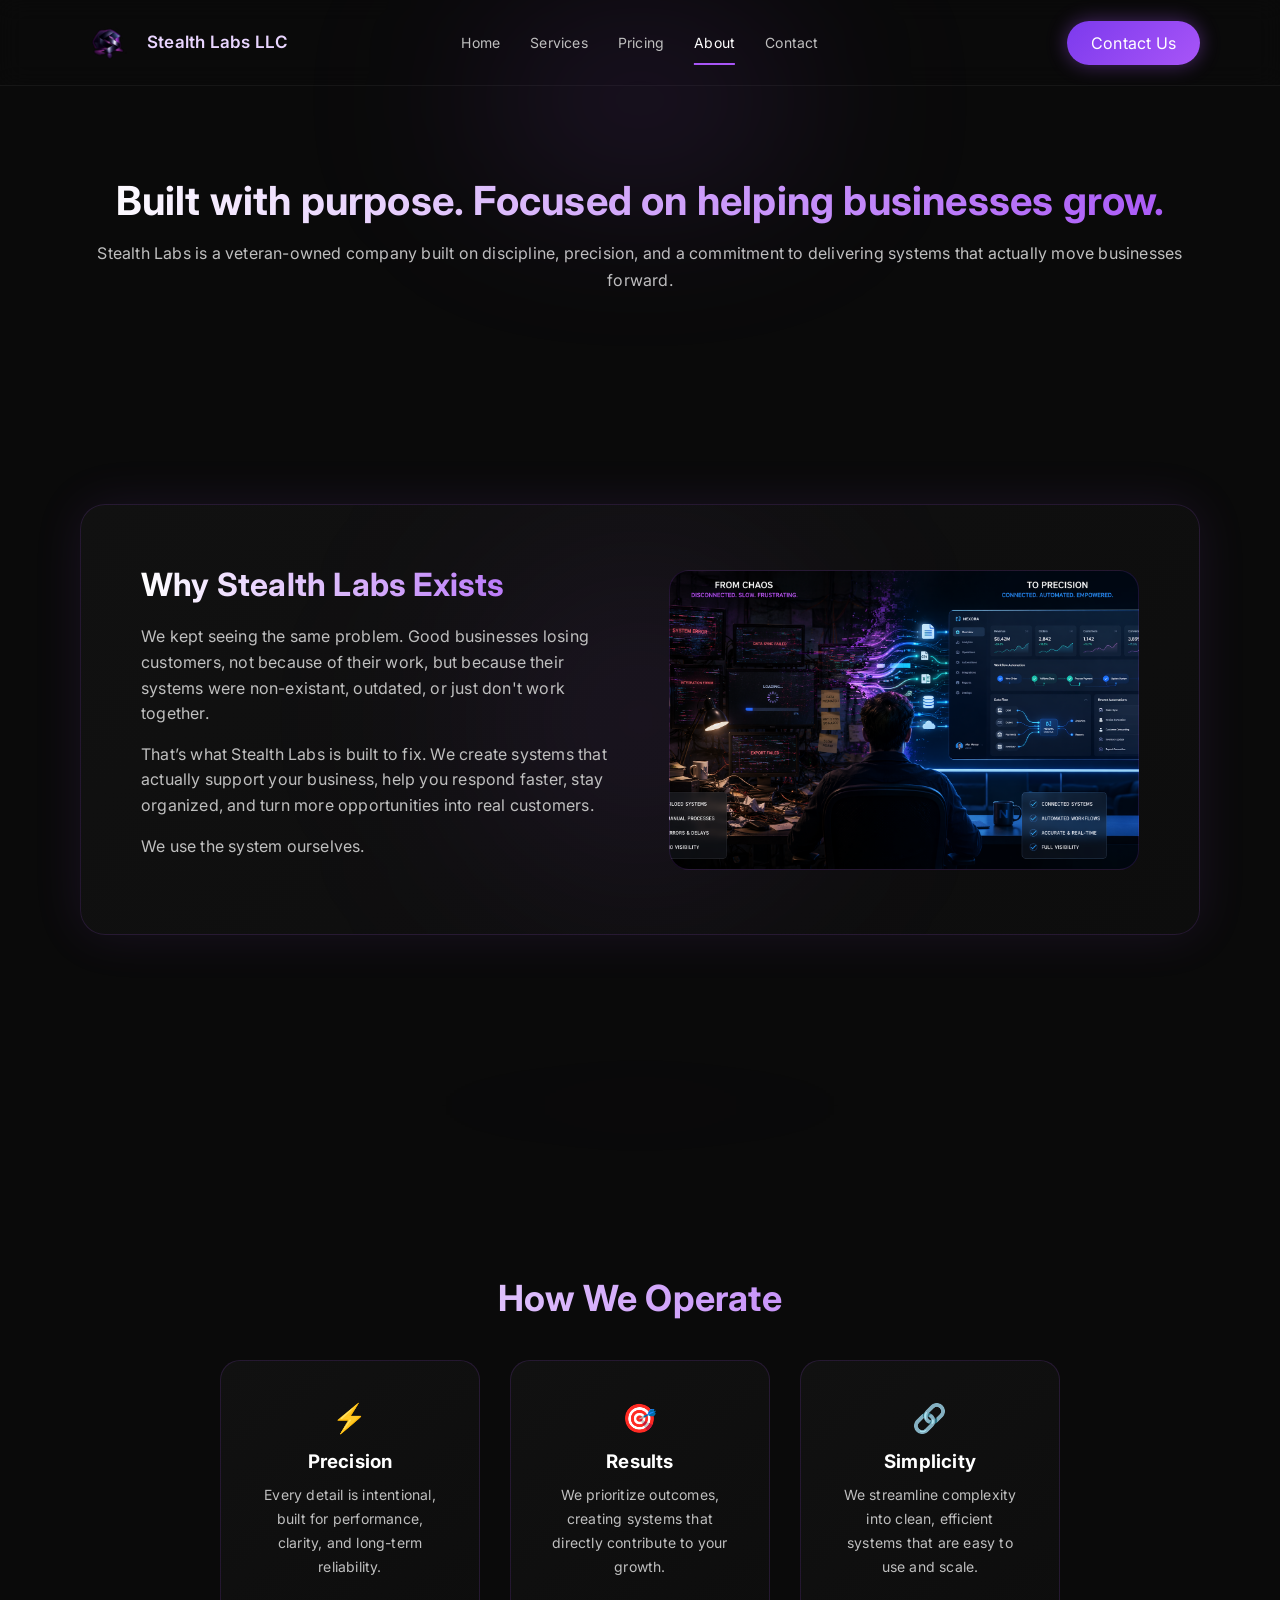
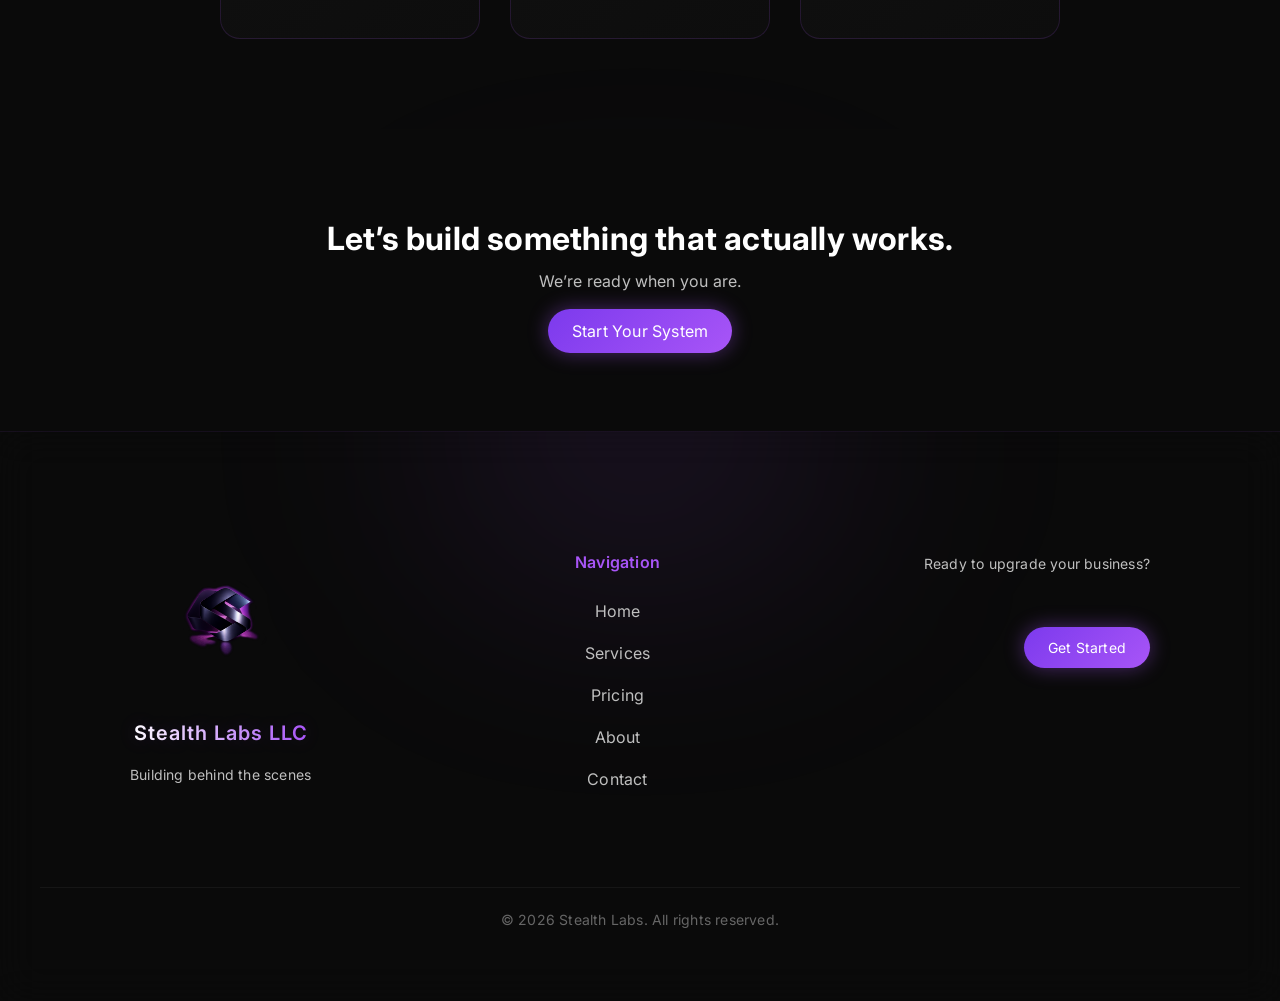
==== commit afee3ff1: "Add files via upload" ====
--- a/about.html
+++ b/about.html
@@ -12,11 +12,12 @@
 
 <!------------------- HEADER -------------------->   
 <header class="header">
-  <div class="container nav-container">
+  <div class="nav-container">
 
     <div class="logo">
-      <a href="index.html">
-        <img src="Images/Logo.png" alt="Stealth Labs Logo">
+      <a href="index.html" class="logo-wrap">
+        <img src="Images/Logo.png">
+        <span class="logo-text">Stealth Labs LLC</span>
       </a>
     </div>
 
@@ -56,8 +57,6 @@
 
 </section>
 
-<div class="divider"></div>
-
 <!--------------------ABOUT STORY-------------------------->
 
 <section class="about-story">
@@ -69,17 +68,21 @@
       <div class="about-grid">
 
         <div class="about-text fade-left">
-            <h2>Why Stealth Labs Exists</h2>
+          <h2>Why Stealth Labs Exists</h2>
 
-            <p>
-            Too many businesses are losing customers because their systems are outdated, slow, or disconnected.
-            That shouldn’t be the reason you fall behind.
-            </p>
+          <p>
+            We kept seeing the same problem. Good businesses losing customers, not because of their work,
+            but because their systems were non-existant, outdated, or just don't work together.
+          </p>
 
-            <p>
-            We build modern, streamlined systems that help you operate efficiently, capture more opportunities,
-            and grow without unnecessary complexity.
-            </p>
+          <p>
+            That’s what Stealth Labs is built to fix. We create systems that actually support your business,
+            help you respond faster, stay organized, and turn more opportunities into real customers.
+          </p>
+
+          <p>
+            We use the system ourselves.
+          </p>
         </div>
 
         <div class="about-visual fade-right"></div>
--- a/style.css
+++ b/style.css
@@ -87,7 +87,7 @@
   left: 50%;
   width: 500px;
   height: 200px;
-
+  pointer-events: none;
   background: radial-gradient(circle, rgba(168,85,247,0.15), transparent 87%);
   transform: translateX(-50%);
   filter: blur(80px);
@@ -95,28 +95,33 @@
 }
 
 .logo img {
-  height: 100px;
+  height: 55px;
   width: auto;
   object-fit: contain;
-  display: flex;
+  align-items: center;
+  display: flex;
+  justify-self: start;
 }
 
 .nav-container {
+  display: flex;
+  align-items: center;
+  justify-content: space-between;
+
+  position: relative;
   max-width: 1200px;
   margin: 0 auto;
   padding: 15px 40px;
-
-  display: flex;
-  align-items: center;
-  justify-content: space-between;
 }
 
 .nav {
-  display: flex;
-  gap: 25px;
-  margin-left: auto;
-  margin-right: auto;
-  white-space: nowrap;
+  position: absolute;
+  left: 50%;
+  transform: translateX(-50%);
+
+  display: flex;
+  gap: 30px;
+  z-index: 5;
 }
 
 .nav a {
@@ -124,14 +129,15 @@
   text-decoration: none;
   font-size: 14px;
   position: relative;
-  margin-left: 40px;
+  margin: 0;
+  padding: 8px 0;
+  display: inline-block;
 }
 
 .nav-left {
   display: flex;
   align-items: center;
-  gap: 25px;
-  flex-wrap: nowrap; /* IMPORTANT */
+  gap: 40px; /* space between logo and nav */
 }
 
 .nav a:hover {
@@ -153,11 +159,15 @@
 .nav a::after {
   content: "";
   position: absolute;
-  left: 0;
-  bottom: -5px;
+
+  left: 50%;
+  bottom: -6px;
+  transform: translateX(-50%);
+
   width: 0%;
   height: 2px;
   background: #a855f7;
+
   transition: width 0.25s ease;
 }
 
@@ -166,9 +176,10 @@
 }
 
 .header .cta-btn {
-  padding: 8px 18px;
-  border-radius: 14px;
-  background: linear-gradient(135deg, #7c3aed, #a855f7);
+  position: static;
+  margin-left: auto;
+  margin-top: 0;
+  transform: none;
 }
 
 .header .cta-btn:hover {
@@ -195,11 +206,6 @@
   width: 100%;
 }
 
-/* BUTTON */
-
-
-
-
 .hero-content h1 {
   font-size: 48px;
   line-height: 1.2;
@@ -210,10 +216,6 @@
 
   color: transparent;
 }
-
-
-
-
 
 /* VIDEO BACKGROUND */
 .bg-video {
@@ -555,13 +557,6 @@
   justify-content: center;
 }
 
-.trust-item {
-  position: relative;
-  overflow: hidden;
-  cursor: pointer;
-
-  will-change: transform;
-}
 
 .trust-item {
   background: linear-gradient(145deg, #111, #0d0d0d);
@@ -575,13 +570,13 @@
 
 /* HOVER */
 .trust-item:hover {
-  transform: translateY(-14px) scale(1.03);
-
-  border: 1px solid rgba(168, 85, 247, 0.6);
+  transform: translateY(-10px); /* REMOVE SCALE */
 
   box-shadow:
-    0 20px 60px rgba(0, 0, 0, 0.7),
-    0 0 60px rgba(168, 85, 247, 0.45);
+    0 15px 40px rgba(0,0,0,0.6),
+    0 0 40px rgba(168,85,247,0.4);
+
+  border: 1px solid rgba(168,85,247,0.5);
 }
 
 .trust-item h3 {
@@ -1059,12 +1054,12 @@
 .fade-up {
   opacity: 0;
   transform: translateY(40px);
-  transition: all 0.8s ease;
 }
 
 .fade-up.show {
   opacity: 1;
   transform: translateY(0);
+  transition: all 0.6s ease;
 }
 
 .trust-item {
@@ -1078,10 +1073,10 @@
   transform: translateY(0);
 }
 
-.trust.show .trust-item:nth-child(1) { transition-delay: 1s; }
-.trust.show .trust-item:nth-child(2) { transition-delay: 1.5s; }
-.trust.show .trust-item:nth-child(3) { transition-delay: 2s; }
-
+.trust.show .trust-item:nth-child(1) { transition-delay: 0.1s; }
+.trust.show .trust-item:nth-child(2) { transition-delay: 0.2s; }
+.trust.show .trust-item:nth-child(3) { transition-delay: 0.3s; }
+.trust.show .trust-item:nth-child(4) { transition-delay: 0.4s; }
 
 @keyframes pulseGlow {
   0%, 100% {
@@ -1419,6 +1414,7 @@
   color: white;
   text-decoration: none;
   font-size: 18px;
+  padding: 8px 0;
 }
 
 .mobile-cta {
@@ -1685,6 +1681,24 @@
   flex-wrap: wrap;
 }
 
+.features {
+  display: flex;
+  flex-direction: column;
+  gap: 10px;
+  margin: 20px 0;
+}
+
+.feature {
+  padding: 10px 12px;
+  border-radius: 10px;
+
+  background: rgba(168,85,247,0.05);
+  border: 1px solid rgba(168,85,247,0.15);
+
+  font-size: 14px;
+  color: #d4d4d4;
+}
+
 
 .pricing-card:hover {
   transform: translateY(-10px);
@@ -1749,9 +1763,13 @@
 
 /* SETUP SECTION */
 .setup-section {
-  padding: 80px 40px;
-  text-align: center;
-  position: relative;
+  position: relative;
+  overflow: hidden;
+
+  padding: 100px 40px;
+  text-align: center;
+
+  background: radial-gradient(circle at top, rgba(168,85,247,0.08), transparent 60%);
 }
 
 /* SUBTEXT */
@@ -1772,24 +1790,42 @@
 
 /* CARDS */
 .setup-item {
-  background: linear-gradient(145deg, #111, #0d0d0d);
+  position: relative;
+
   padding: 30px;
   border-radius: 20px;
-  max-width: 280px;
-
-  border: 1px solid rgba(168,85,247,0.15);
-  transition: all 0.3s ease;
-}
+
+  background: linear-gradient(145deg, #111, #0d0d0d);
+  border: 1px solid rgba(168,85,247,0.2);
+
+  transition: transform 0.3s ease, box-shadow 0.3s ease, border 0.3s ease;
+
+  will-change: transform; /* smooths animation */
+}
+
+
+
+.setup-section.show .setup-item {
+  opacity: 1;
+  transform: translateY(0);
+  transition: all 0.6s ease;
+}
+
+.setup-section.show .setup-item:nth-child(1) { transition-delay: 0.1s; }
+.setup-section.show .setup-item:nth-child(2) { transition-delay: 0.2s; }
+.setup-section.show .setup-item:nth-child(3) { transition-delay: 0.3s; }
+.setup-section.show .setup-item:nth-child(4) { transition-delay: 0.4s; }
+.setup-section.show .setup-item:nth-child(5) { transition-delay: 0.5s; }
 
 /* HOVER */
 .setup-item:hover {
-  transform: translateY(-10px) scale(1.02);
+  transform: translateY(-8px); /* REMOVE scale */
 
   box-shadow:
     0 15px 40px rgba(0,0,0,0.6),
-    0 0 40px rgba(168,85,247,0.3);
-
-  border: 1px solid rgba(168,85,247,0.4);
+    0 0 30px rgba(168,85,247,0.4);
+
+  border: 1px solid rgba(168,85,247,0.5);
 }
 
 /* TITLE */
@@ -1843,6 +1879,112 @@
 }
 /* CLEAN HEADER ALIGNMENT */
 
+/* LOGO WRAP */
+.logo-wrap {
+  display: flex;
+  align-items: center;
+  gap: 12px;
+
+  text-decoration: none !important;
+}
+
+.logo-wrap:hover {
+  text-decoration: none;
+}
+
+
+/* LOGO TEXT */
+.logo-text {
+  font-size: 17px;
+  font-weight: 600;
+  line-height: 1;
+
+ color: #e9d5ff; /* solid base */
+
+  animation: logoGlow 2.2s ease-in-out infinite;
+}
+
+.logo a,
+.logo-wrap,
+.logo-wrap:link,
+.logo-wrap:visited,
+.logo-wrap:hover {
+  text-decoration: none !important;
+}
+
+.value-strip {
+  position: relative;
+  overflow: hidden;
+  padding: 40px 20px;
+  text-align: center;
+
+  background: transparent;
+}
+
+.value-strip p {
+  font-size: 18px;
+  color: #e9d5ff;
+
+  white-space: nowrap; /* keeps it on one line */
+}
+
+.fade-strip p {
+  transform: translateX(-120%);
+  opacity: 0;
+}
+
+.fade-strip.show p {
+  animation: slideAcross 3.2s ease forwards;
+}
+
+/* ACTIVE STATE */
+.pricing-card {
+  transition: all 0.3s ease;
+}
+
+.pricing-card:hover {
+  transform: translateY(-10px) scale(1.02);
+  box-shadow:
+    0 15px 40px rgba(0,0,0,0.6),
+    0 0 30px rgba(168,85,247,0.3);
+}
+
+@keyframes slideAcross {
+  0% {
+    transform: translateX(-120%);
+    opacity: 0;
+  }
+
+  20% {
+    transform: translateX(0%);
+    opacity: 1;
+  }
+
+  50% {
+    transform: translateX(0%);
+    opacity: 1;
+  }
+
+  100% {
+    transform: translateX(120%);
+    opacity: 0;
+  }
+}
+
+/* NEW animation */
+@keyframes logoGlow {
+  0%, 100% {
+    text-shadow:
+      0 0 4px rgba(168, 85, 247, 0.4),
+      0 0 8px rgba(168, 85, 247, 0.3);
+  }
+  50% {
+    text-shadow:
+      0 0 8px rgba(168, 85, 247, 0.7),
+      0 0 16px rgba(168, 85, 247, 0.9),
+      0 0 24px rgba(168, 85, 247, 0.6);
+  }
+}
 
 @media (max-width: 768px) {
 
@@ -1876,7 +2018,7 @@
 
   .trust-grid,
   .process-grid {
-    gap: 25px;
+    gap: 35px;
   }
 
   .footer-container {
@@ -1889,13 +2031,13 @@
 
   .cta-btn {
     width: 100%;
-    margin-top: 10px;
+    min-width: 180px;
   }
 
   .header .cta-btn {
     width: auto;
     margin-top: 0;
-    padding: 8px 16px;
+    padding: 8px 18px;
   }
 
   .nav-container {
@@ -2067,4 +2209,25 @@
   .setup-subtext {
     margin-bottom: 30px;
   }
+
+  .logo-wrap {
+    gap: 8px;
+  }
+
+  .logo img {
+    height: 40px;
+  }
+
+  .logo-text {
+    font-size: 14px;
+    letter-spacing: 0.5px;
+  }
+
+  .value-strip p {
+    white-space: normal;
+  }
+  .setup-item:hover {
+    transform: none;
+    box-shadow: none;
+  }
 }
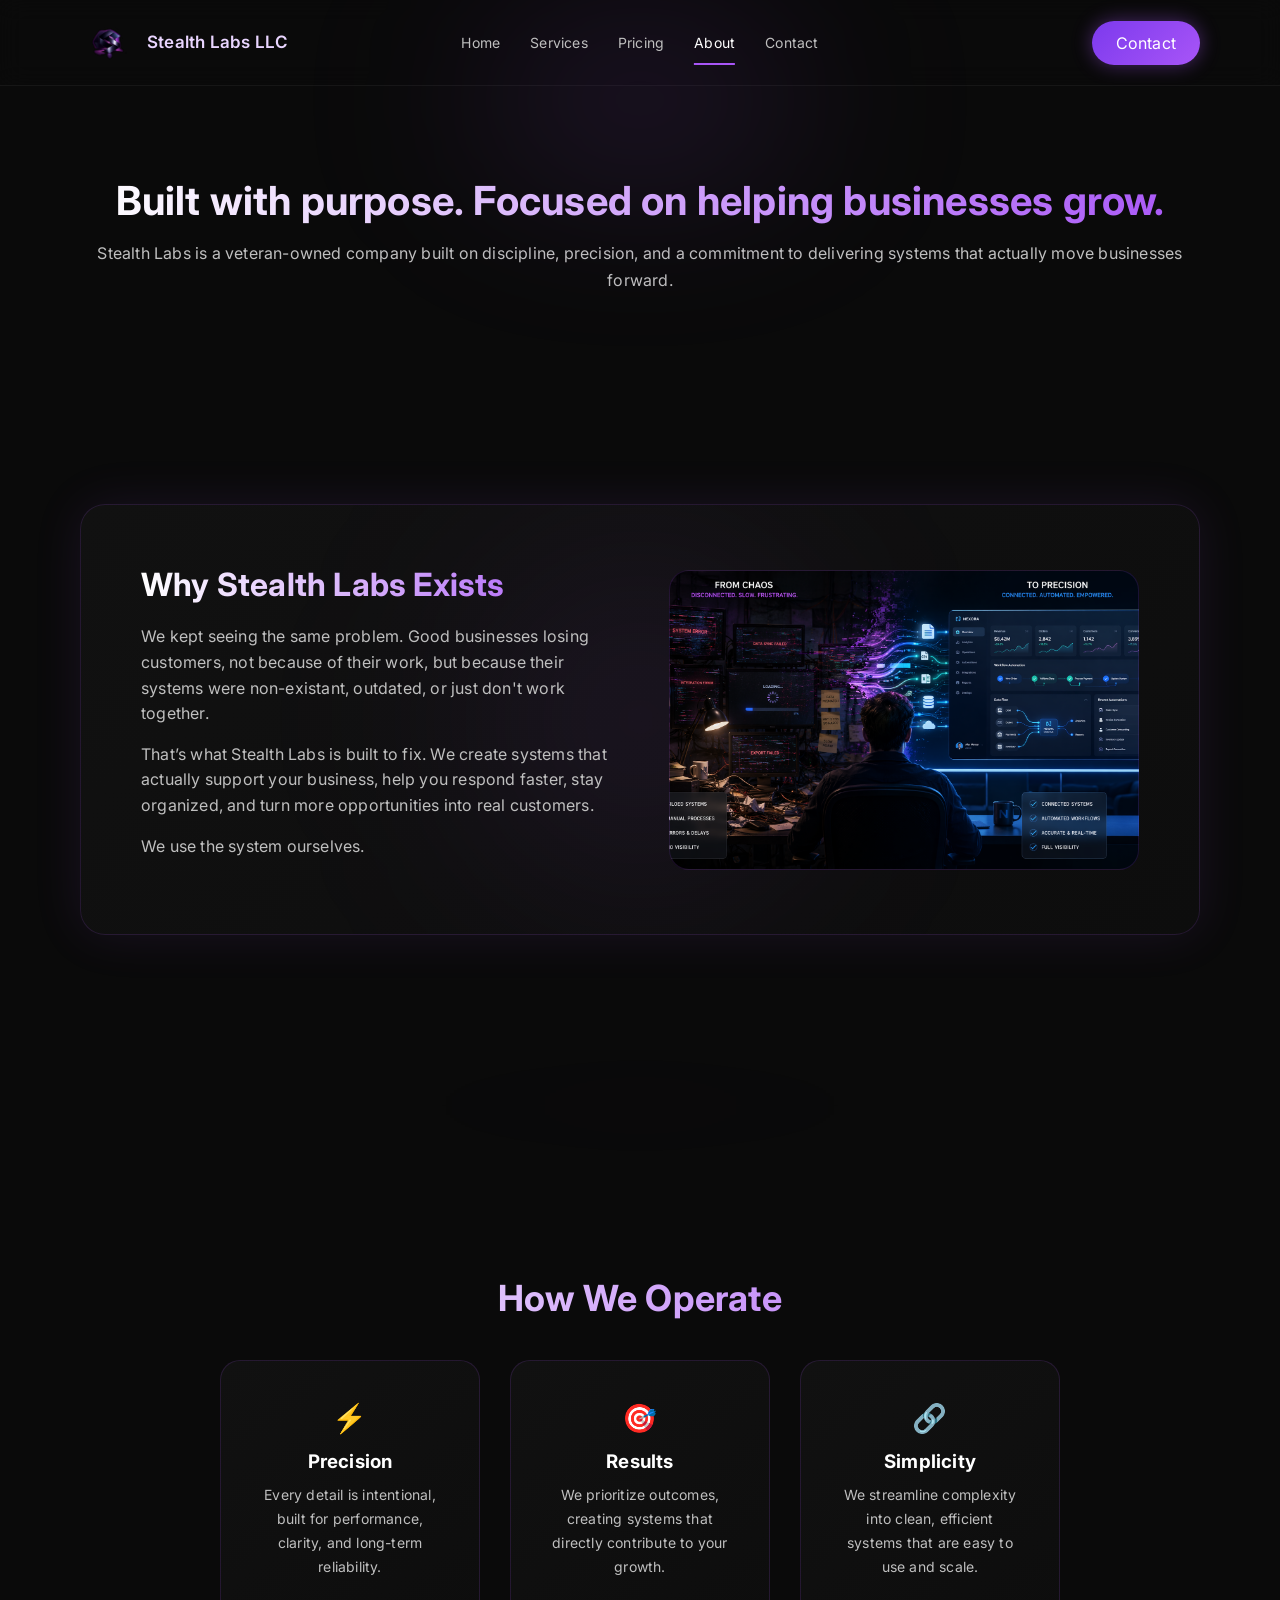
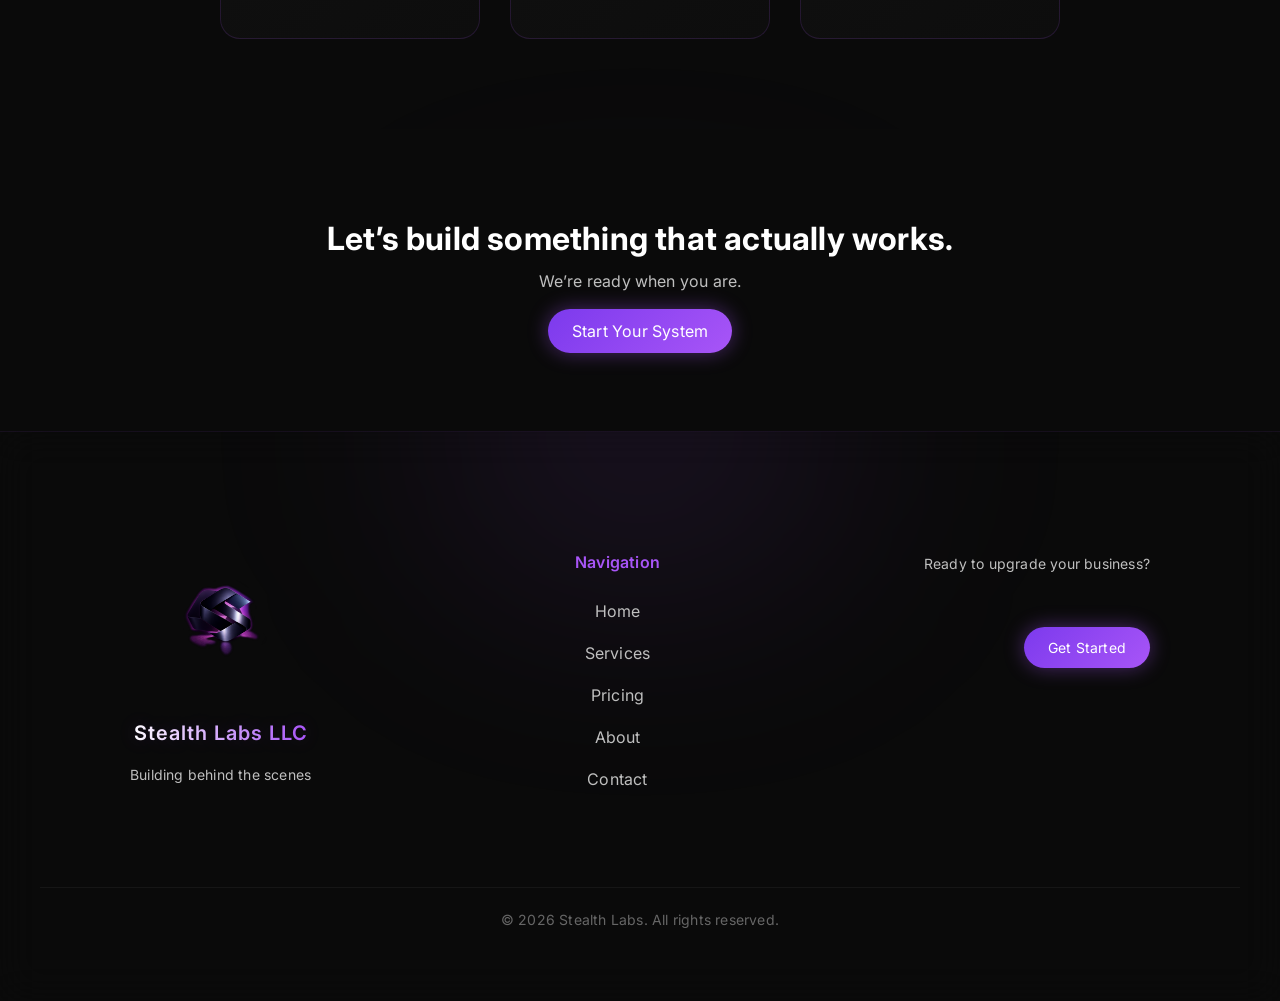
==== commit 59be1f9b: "Add files via upload" ====
--- a/about.html
+++ b/about.html
@@ -35,7 +35,7 @@
         <span></span>
     </div>
 
-    <a href="contact.html" class="cta-btn">Contact Us</a>
+    <a href="contact.html" class="cta-btn">Contact</a>
 
   </div>
 </header>
--- a/style.css
+++ b/style.css
@@ -1307,11 +1307,13 @@
   flex-direction: column;
   gap: 25px; /* THIS is the cleanest fix */
   overflow: visible;
-
+  width: 100%;
   max-width: 700px;
   margin: 0 auto;
   padding: 40px;
   border-radius: 20px;
+  word-break: normal;
+  overflow-wrap: break-word;
 
   background: linear-gradient(145deg, #111, #0d0d0d);
   border: 1px solid rgba(168,85,247,0.15);
@@ -1337,7 +1339,7 @@
   width: 100%;
   max-width: 600px;
   margin: 0 auto;
-  margin-top: 10px;
+  margin-top: 20px;
 }
 
 .form-embed iframe {
@@ -2016,6 +2018,11 @@
     margin-bottom: 40px;
   }
 
+    .contact-form-section .container {
+    padding: 0 10px;
+  }
+
+
   .trust-grid,
   .process-grid {
     gap: 35px;
@@ -2028,20 +2035,29 @@
     text-align: center;
   }
 
+    .form-card {
+    max-width: 100%;
+    padding: 20px 15px;
+  }
+
 
   .cta-btn {
     width: 100%;
     min-width: 180px;
   }
 
-  .header .cta-btn {
-    width: auto;
-    margin-top: 0;
-    padding: 8px 18px;
+   .header .cta-btn {
+    padding: 6px 12px;
+    font-size: 12px;
+    border-radius: 18px;
+
+    box-shadow: none; /* reduces visual weight */
+    animation: none;  /* stops pulsing (important) */
   }
 
   .nav-container {
     padding: 0 10px;
+    gap: 6px;
   }
 
   .nav {
@@ -2211,7 +2227,7 @@
   }
 
   .logo-wrap {
-    gap: 8px;
+    gap: 6px;
   }
 
   .logo img {
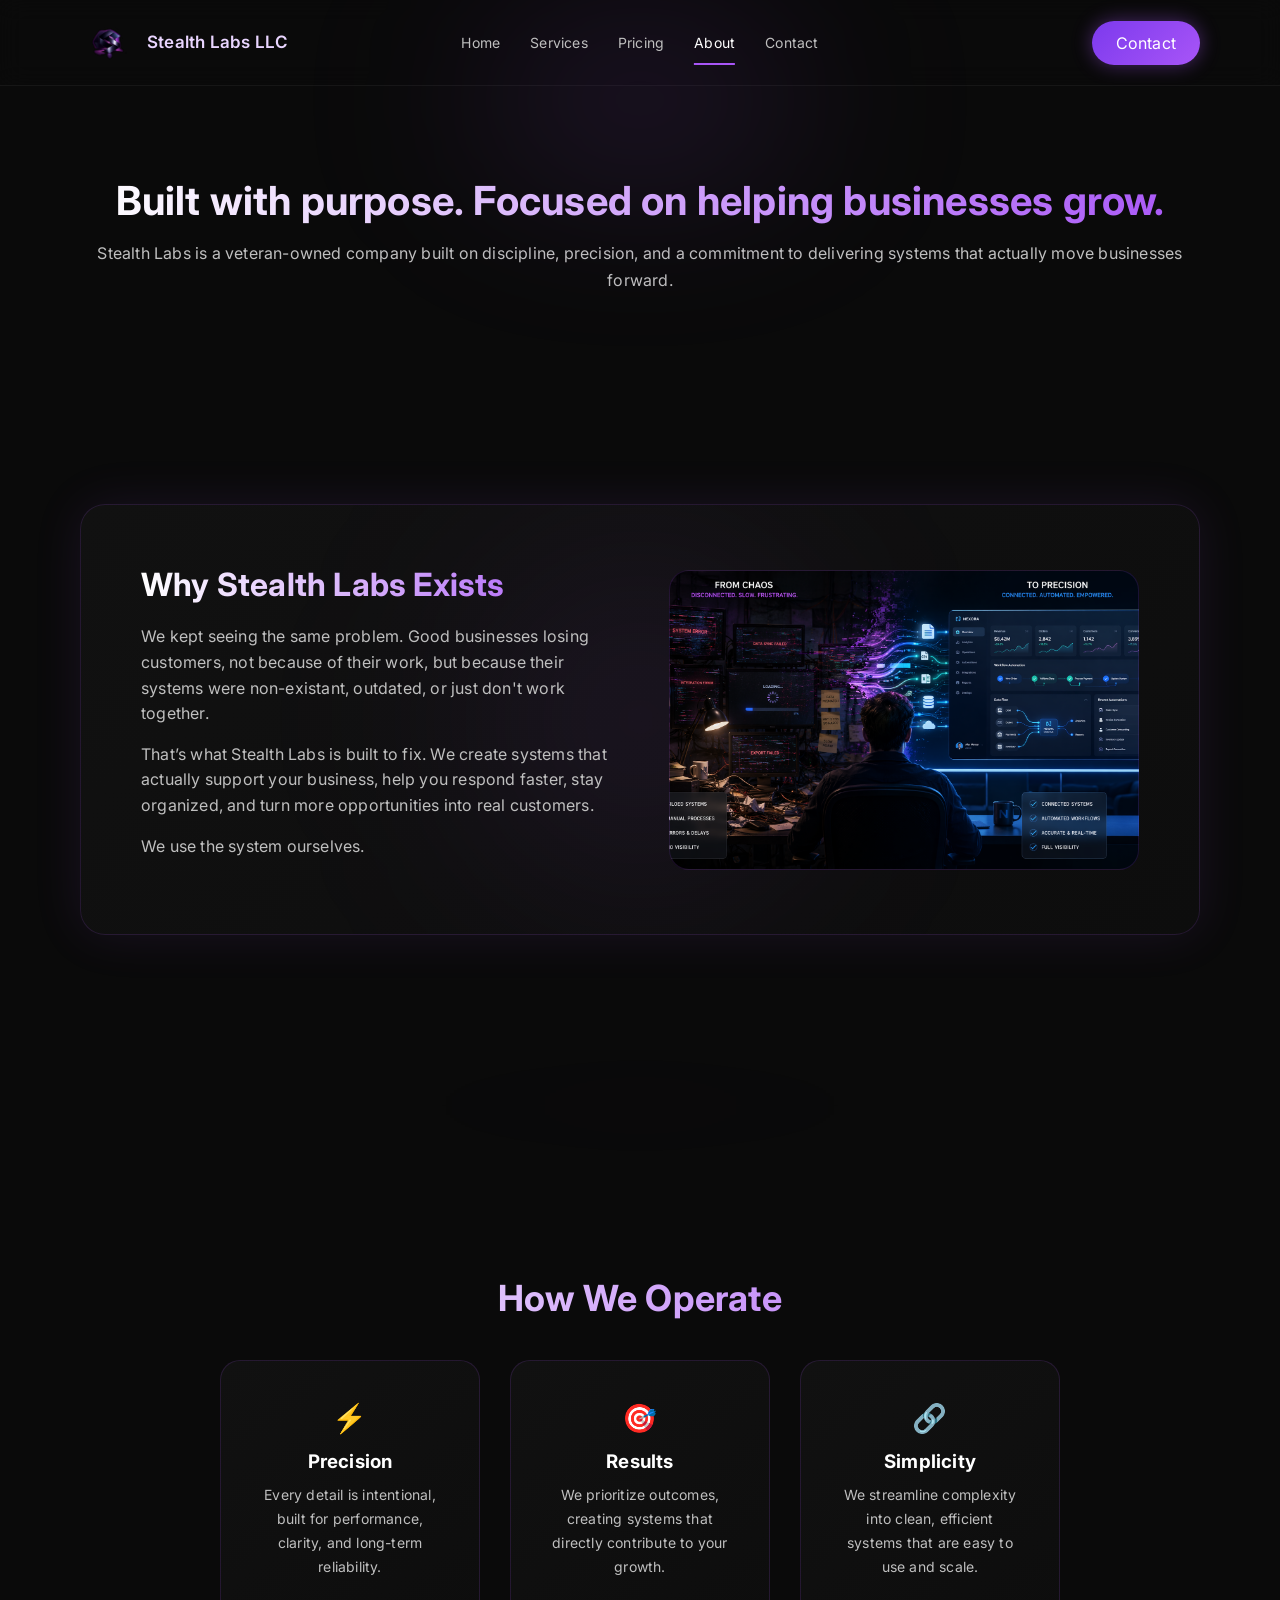
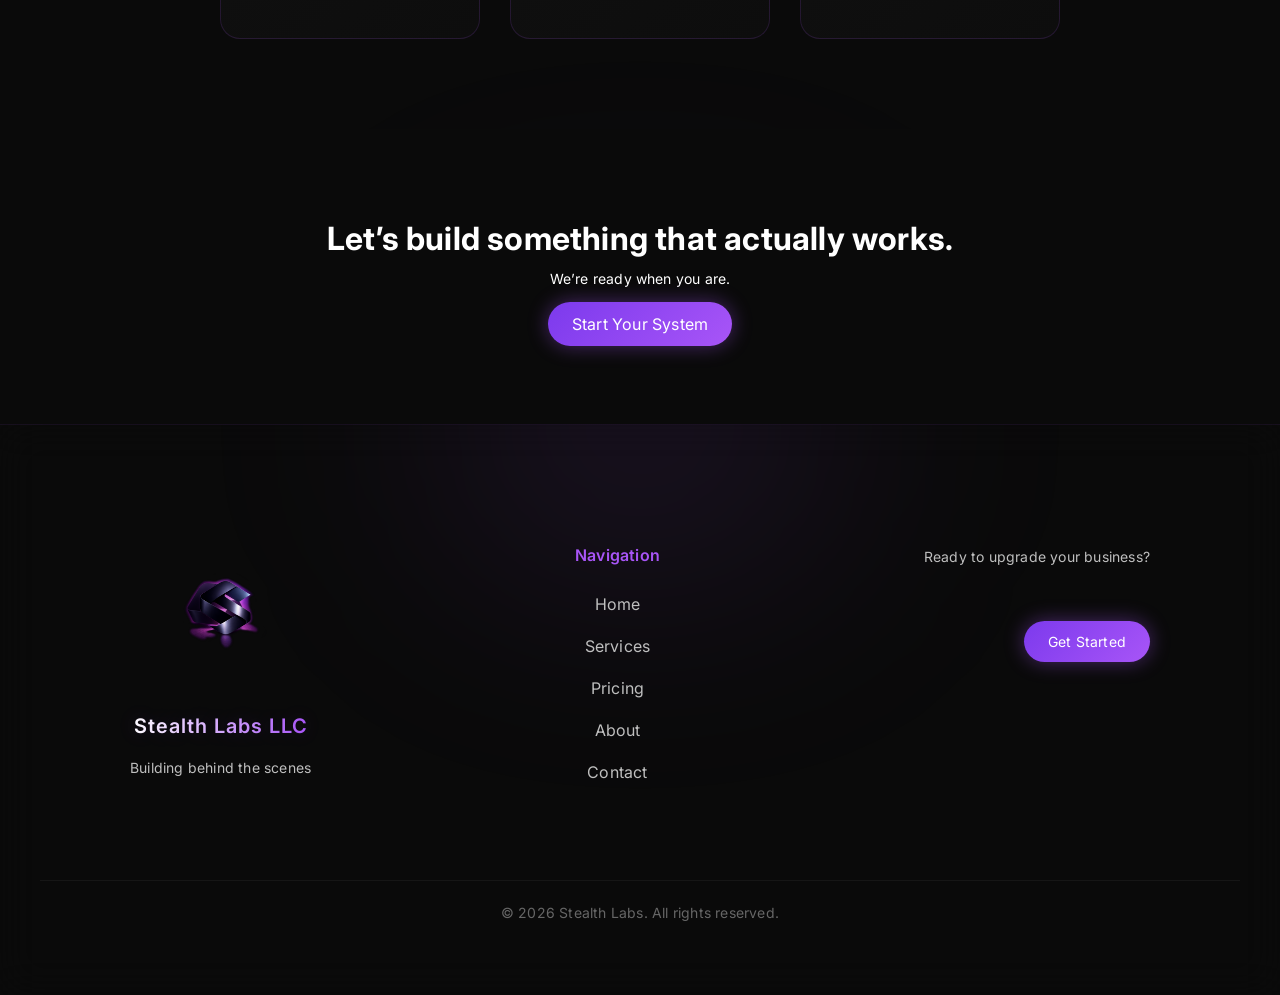
==== commit 38b902f7: "Add files via upload" ====
--- a/about.html
+++ b/about.html
@@ -46,6 +46,7 @@
   <a href="pricing.html">Pricing</a>
   <a href="about.html">About</a>
   <a href="contact.html">Contact</a>
+  <a href="contact.html" class="cta-btn">Get Started</a>
 </div>
 <!--------------------ABOUT INTRO-------------------------->
 <section class="about-intro">
--- a/style.css
+++ b/style.css
@@ -735,8 +735,10 @@
 }
 
 .final-cta p {
-  color: #bfbfbf;
-  margin-bottom: 30px;
+  font-size: 14px;
+  line-height: 1.5;
+  max-width: 300px;
+  margin: 10px auto 0;
 }
 
 /* SMALL HERO */
@@ -1300,6 +1302,14 @@
 .contact-form-section {
   padding: 80px 40px;
   overflow: visible;
+}
+
+.form-title {
+  font-size: 26px;
+  line-height: 1.3;
+  text-align: center;
+  display: block;
+  margin-bottom: 6px;
 }
 
 .form-card {
@@ -1784,27 +1794,25 @@
 /* GRID */
 .setup-grid {
   display: flex;
+  flex-wrap: wrap;
   justify-content: center;
-  gap: 30px;
-  flex-wrap: wrap;
-  margin-bottom: 40px;
+  gap: 25px;
 }
 
 /* CARDS */
 .setup-item {
-  position: relative;
-
-  padding: 30px;
-  border-radius: 20px;
-
-  background: linear-gradient(145deg, #111, #0d0d0d);
-  border: 1px solid rgba(168,85,247,0.2);
-
-  transition: transform 0.3s ease, box-shadow 0.3s ease, border 0.3s ease;
-
-  will-change: transform; /* smooths animation */
-}
-
+  background: rgba(168,85,247,0.05);
+  border: 1px solid rgba(168,85,247,0.15);
+  width: 260px;
+  border-radius: 18px;
+  padding: 25px;
+
+  display: flex;
+  flex-direction: column;
+  gap: 12px;
+
+  transition: all 0.3s ease;
+}
 
 
 .setup-section.show .setup-item {
@@ -1832,15 +1840,13 @@
 
 /* TITLE */
 .setup-item h3 {
-  margin-bottom: 12px;
   font-size: 18px;
 }
 
 /* TEXT */
 .setup-item p {
-  color: #bfbfbf;
   font-size: 14px;
-  line-height: 1.6;
+  line-height: 1.5;
 }
 
 /* PRICE NOTE */
@@ -1936,7 +1942,7 @@
 }
 
 .fade-strip.show p {
-  animation: slideAcross 3.2s ease forwards;
+  animation: slideAcross 8s ease forwards;
 }
 
 /* ACTIVE STATE */
@@ -1957,12 +1963,12 @@
     opacity: 0;
   }
 
-  20% {
+  15% {
     transform: translateX(0%);
     opacity: 1;
   }
 
-  50% {
+  70% {
     transform: translateX(0%);
     opacity: 1;
   }
@@ -2006,6 +2012,11 @@
     line-height: 1.2;
   }
 
+    .form-title {
+    font-size: 22px;
+    line-height: 1.4;
+    padding: 0 10px;
+  }
 
   .hero-video {
     min-height: calc(100vh - 65px);
@@ -2046,18 +2057,16 @@
     min-width: 180px;
   }
 
-   .header .cta-btn {
-    padding: 6px 12px;
-    font-size: 12px;
-    border-radius: 18px;
-
-    box-shadow: none; /* reduces visual weight */
-    animation: none;  /* stops pulsing (important) */
+  .header .cta-btn {
+    display: none;
   }
 
   .nav-container {
-    padding: 0 10px;
-    gap: 6px;
+    display: flex;
+    align-items: center;
+    justify-content: space-between;
+    gap: 8px;
+    padding: 10px 15px;
   }
 
   .nav {
@@ -2215,11 +2224,14 @@
     flex-direction: column;
     align-items: center;
     gap: 25px;
+    max-width: 100%;
+    min-height: auto;
   }
 
   .setup-item {
     width: 100%;
     max-width: 100%;
+    max-height: auto;
   }
 
   .setup-subtext {
@@ -2242,8 +2254,12 @@
   .value-strip p {
     white-space: normal;
   }
+  
   .setup-item:hover {
-    transform: none;
-    box-shadow: none;
+    transform: translateY(-8px);
+
+    box-shadow:
+      0 15px 40px rgba(0,0,0,0.6),
+      0 0 30px rgba(168,85,247,0.4);
   }
 }
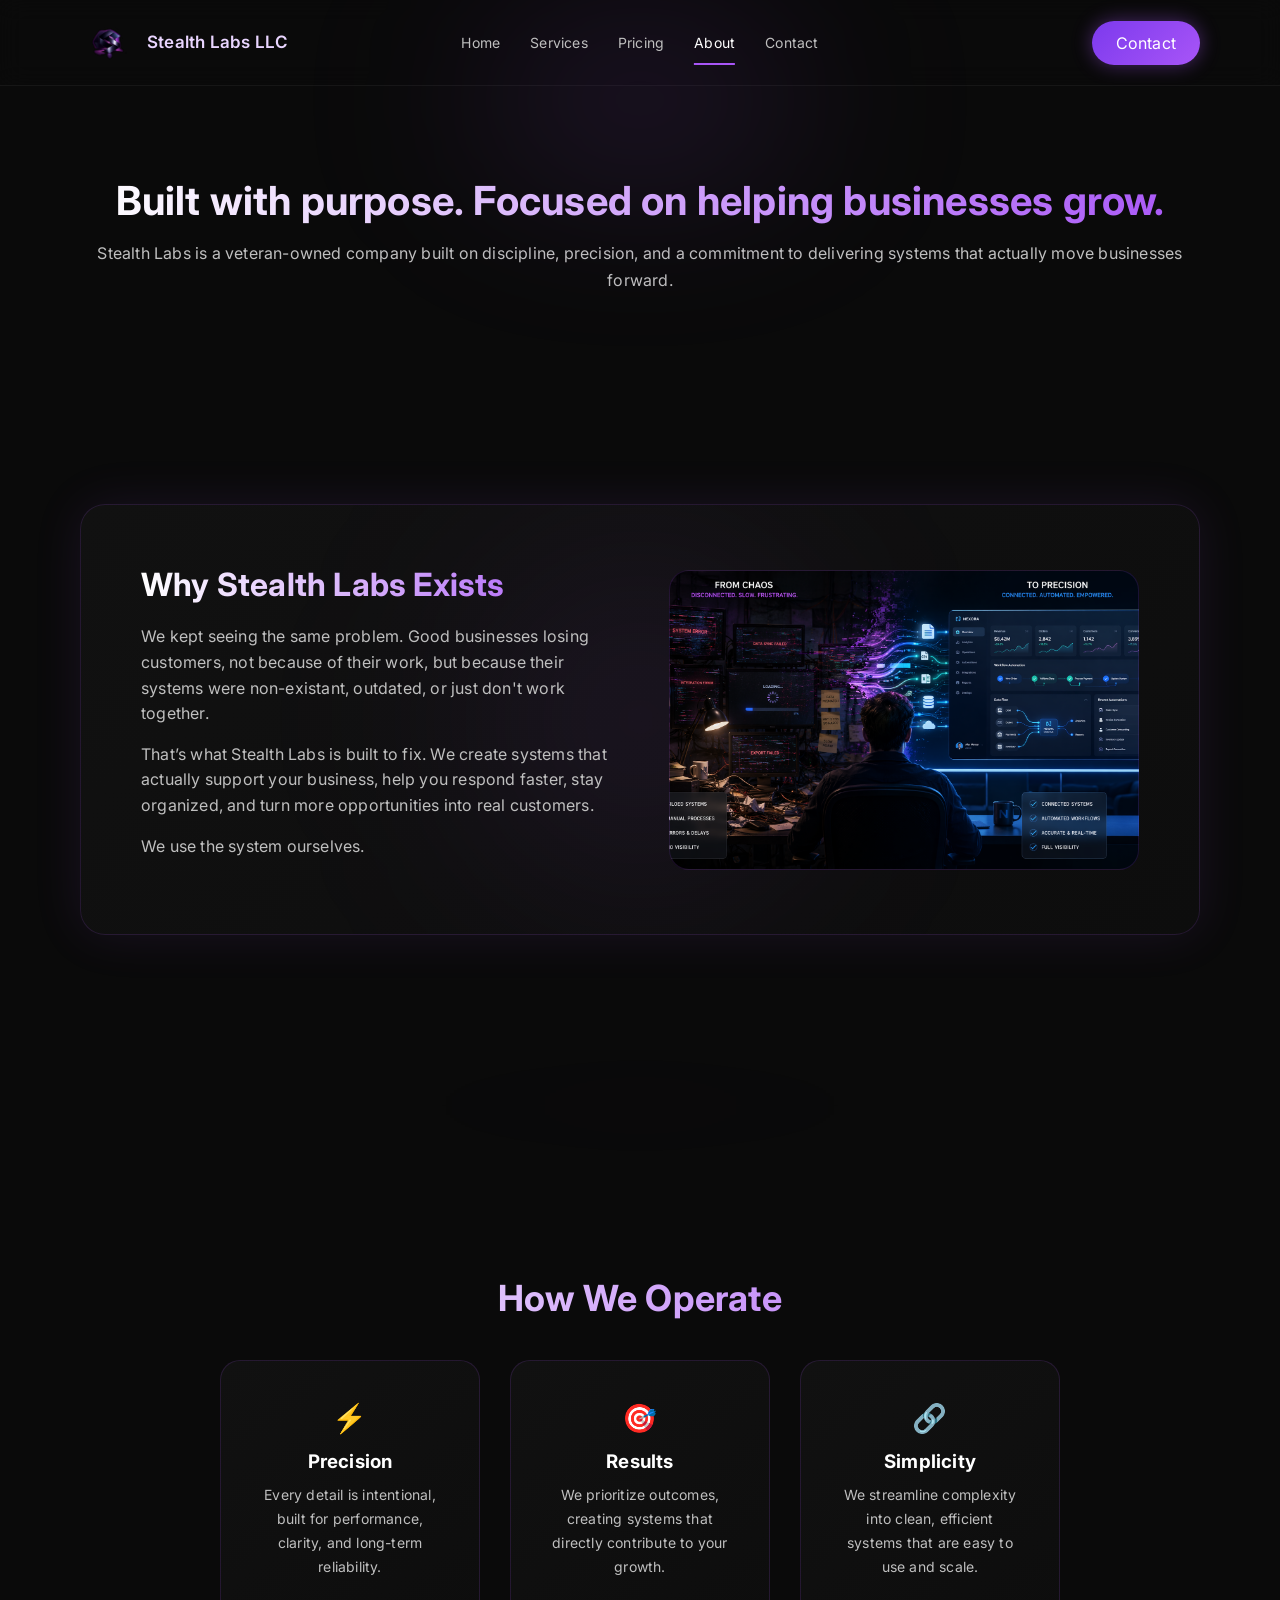
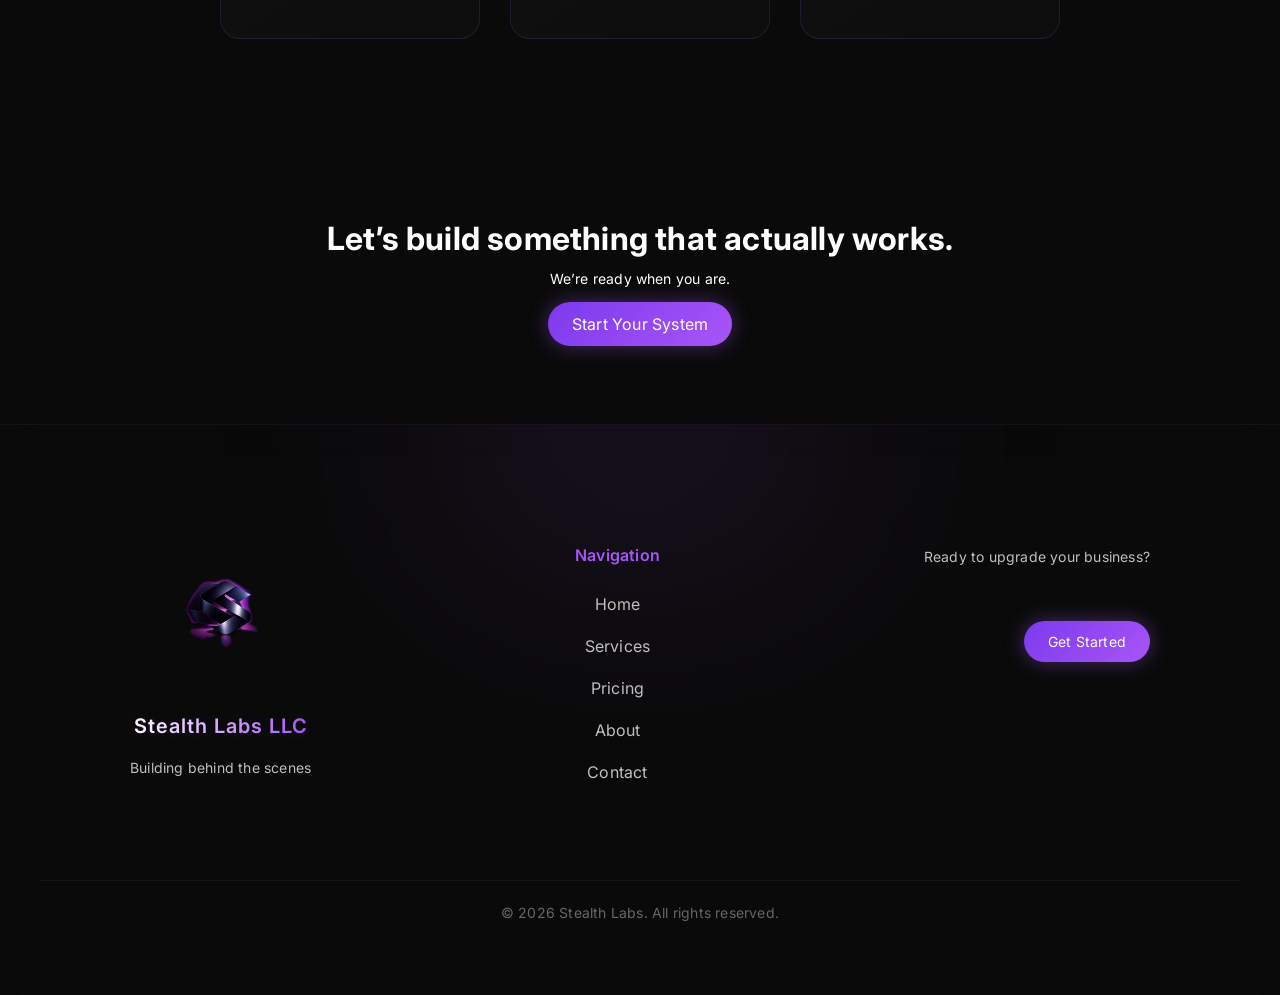
==== commit f0413a37: "Add files via upload" ====
--- a/about.html
+++ b/about.html
@@ -26,7 +26,7 @@
       <a href="services.html">Services</a>
       <a href="pricing.html">Pricing</a>
       <a href="about.html" class="active">About</a>
-      <a href="contact.html">Contact</a>
+      <a href="contact.html" class="no-transition">Contact</a>
     </nav>
 
     <div class="hamburger" id="hamburger">
@@ -35,7 +35,7 @@
         <span></span>
     </div>
 
-    <a href="contact.html" class="cta-btn">Contact</a>
+    <a href="contact.html" class="cta-btn no-transition">Contact</a>
 
   </div>
 </header>
@@ -45,8 +45,7 @@
   <a href="services.html">Services</a>
   <a href="pricing.html">Pricing</a>
   <a href="about.html">About</a>
-  <a href="contact.html">Contact</a>
-  <a href="contact.html" class="cta-btn">Get Started</a>
+  <a href="contact.html" class="no-transition">Contact</a>
 </div>
 <!--------------------ABOUT INTRO-------------------------->
 <section class="about-intro">
@@ -139,7 +138,7 @@
     <h2>Let’s build something that actually works.</h2>
     <p>We’re ready when you are.</p>
 
-    <a href="contact.html" class="cta-btn primary">Start Your System</a>
+    <a href="contact.html" class="cta-btn primary no-transition">Start Your System</a>
 
   </div>
 
@@ -164,7 +163,7 @@
         <a href="services.html">Services</a>
         <a href="pricing.html">Pricing</a>
         <a href="about.html">About</a>
-        <a href="contact.html">Contact</a>
+        <a href="contact.html" class="no-transition">Contact</a>
       </div>
 
       <div class="footer-cta">
--- a/style.css
+++ b/style.css
@@ -17,6 +17,9 @@
   font-family: 'Inter', sans-serif;
   letter-spacing: 0.2px;
   -webkit-font-smoothing: antialiased;
+  opacity: 0;
+  transition: opacity 0.2s ease, filter 0.2s ease;
+
 }
 
 html, body {
@@ -266,7 +269,7 @@
   position: absolute;
   bottom: 0;
   width: 100%;
-  height: 150px;
+  height: 80px;
 
   background: linear-gradient(to bottom, transparent, #0a0a0a);
   z-index: 2;
@@ -1407,32 +1410,85 @@
   position: fixed;
   top: 0;
   right: -100%;
-  width: 70%;
+  width: 100%;
   height: 100vh;
-  background: #0a0a0a;
+
+  background: rgba(10, 10, 10, 0.95);
+  backdrop-filter: blur(20px);
+
   display: flex;
   flex-direction: column;
+  align-items: center;
+  justify-content: center;
   gap: 25px;
-  padding: 70px 30px;
-  transition: right 0.3s ease;
-  z-index: 2000;
+
+  transition: right 0.4s ease;
+  z-index: 999;
 }
 
 .mobile-menu.active {
   right: 0;
 }
 
+.mobile-menu.active a {
+  opacity: 1;
+  transform: translateY(0);
+  transition: all 0.4s ease;
+}
+
 .mobile-menu a {
-  color: white;
+  font-size: 22px;
+  font-weight: 500;
+  color: #e5e5e5;
   text-decoration: none;
-  font-size: 18px;
-  padding: 8px 0;
+  letter-spacing: 0.5px;
+
+  transition: all 0.3s ease;
+  opacity: 0;
+  transform: translateY(20px);
+}
+
+.mobile-menu a:hover {
+  color: #a855f7;
+  transform: scale(1.05);
 }
 
 .mobile-cta {
-  display: none;
-}
-
+  margin-top: 20px;
+  padding: 10px 20px;
+  font-size: 14px;
+  display: inline-flex;
+  align-items: center;
+  justify-content: center;
+  text-align: center;
+  width: auto;
+  line-height: 1;
+  box-shadow: 0 0 20px rgba(168,85,247,0.6);
+}
+
+/* stagger effect */
+.mobile-menu.active a:nth-child(1) { transition-delay: 0.1s; }
+.mobile-menu.active a:nth-child(2) { transition-delay: 0.2s; }
+.mobile-menu.active a:nth-child(3) { transition-delay: 0.3s; }
+.mobile-menu.active a:nth-child(4) { transition-delay: 0.4s; }
+.mobile-menu.active a:nth-child(5) { transition-delay: 0.5s; }
+.mobile-menu.active a:nth-child(6) { transition-delay: 0.6s; }
+
+body.menu-open {
+  overflow: hidden;
+}
+
+.hamburger.active span:nth-child(1) {
+  transform: rotate(45deg) translate(5px, 5px);
+}
+
+.hamburger.active span:nth-child(2) {
+  opacity: 0;
+}
+
+.hamburger.active span:nth-child(3) {
+  transform: rotate(-45deg) translate(5px, -5px);
+}
 
 .footer-link {
   color: #a855f7;
@@ -1441,6 +1497,7 @@
   transition: all 0.25s ease;
   position: relative;
 }
+
 
 /* UNDERLINE ANIMATION */
 .footer-link::after {
@@ -1693,6 +1750,11 @@
   flex-wrap: wrap;
 }
 
+.pricing-guarantee {
+  margin-top: 40px;
+  text-align: center;
+}
+
 .features {
   display: flex;
   flex-direction: column;
@@ -1957,6 +2019,99 @@
     0 0 30px rgba(168,85,247,0.3);
 }
 
+.booking-embed {
+  width: 100%;
+  height: 90vh;
+  overflow: auto;
+  -webkit-overflow-scrolling: touch;
+}
+
+.booking-embed iframe {
+  width: 100%;
+  height: 100%;
+  border: none;
+}
+.booking-title {
+  font-size: clamp(26px, 4vw, 36px);
+  text-align: center;
+  margin-bottom: 10px;
+
+  background: linear-gradient(90deg, #ffffff, #a855f7);
+  background-clip: text;
+  -webkit-background-clip: text;
+
+  color: transparent;
+  -webkit-text-fill-color: transparent;
+}
+
+.booking-subtext {
+  text-align: center;
+  color: #bfbfbf;
+
+  max-width: 500px;
+  margin: 0 auto 30px;
+
+  font-size: 15px;
+  line-height: 1.6;
+}
+
+/* =========================
+   FIX CLICK BLOCKING
+========================= */
+.hero-video::after,
+.footer::before,
+.footer::after,
+.services::before,
+.services-detail::before,
+.trust::before,
+.process::before,
+.setup-section::before {
+  pointer-events: none !important;
+}
+
+.booking-section {
+  position: relative;
+  z-index: 990;
+}
+
+.seo-section {
+  padding: 40px 20px;
+  text-align: center;
+  opacity: 0.6;
+  border-top: 1px solid rgba(255,255,255,0.05);
+  margin-top: 60px;
+}
+
+.seo-section p {
+  max-width: 700px;
+  margin: 0 auto 10px;
+
+  font-size: 12px;
+  line-height: 1.6;
+
+  color: #888;
+}
+
+/* =========================
+   PAGE TRANSITIONS
+========================= */
+
+/* when page loads */
+body.page-loaded {
+  opacity: 1;
+  filter: blur(0);
+}
+
+/* when leaving page */
+body.page-exit {
+  opacity: 0;
+}
+
+/* prevent flash */
+html {
+  background: #0a0a0a;
+}
+
 @keyframes slideAcross {
   0% {
     transform: translateX(-120%);
@@ -2142,6 +2297,14 @@
     margin-bottom: 15px;
   }
 
+    .seo-section {
+    padding: 30px 15px;
+  }
+
+  .seo-section p {
+    font-size: 11px;
+  }
+
   .about-text p {
     margin-bottom: 15px;
   }
@@ -2262,4 +2425,21 @@
       0 15px 40px rgba(0,0,0,0.6),
       0 0 30px rgba(168,85,247,0.4);
   }
+
+    .booking-embed iframe {
+    height: 90vh !important;
+    min-height: 700px !important;
+  }
+
+    .booking-title {
+    font-size: 22px;
+    line-height: 1.3;
+    padding: 0 10px;
+  }
+
+  .booking-subtext {
+    font-size: 14px;
+    padding: 0 10px;
+  }
+
 }
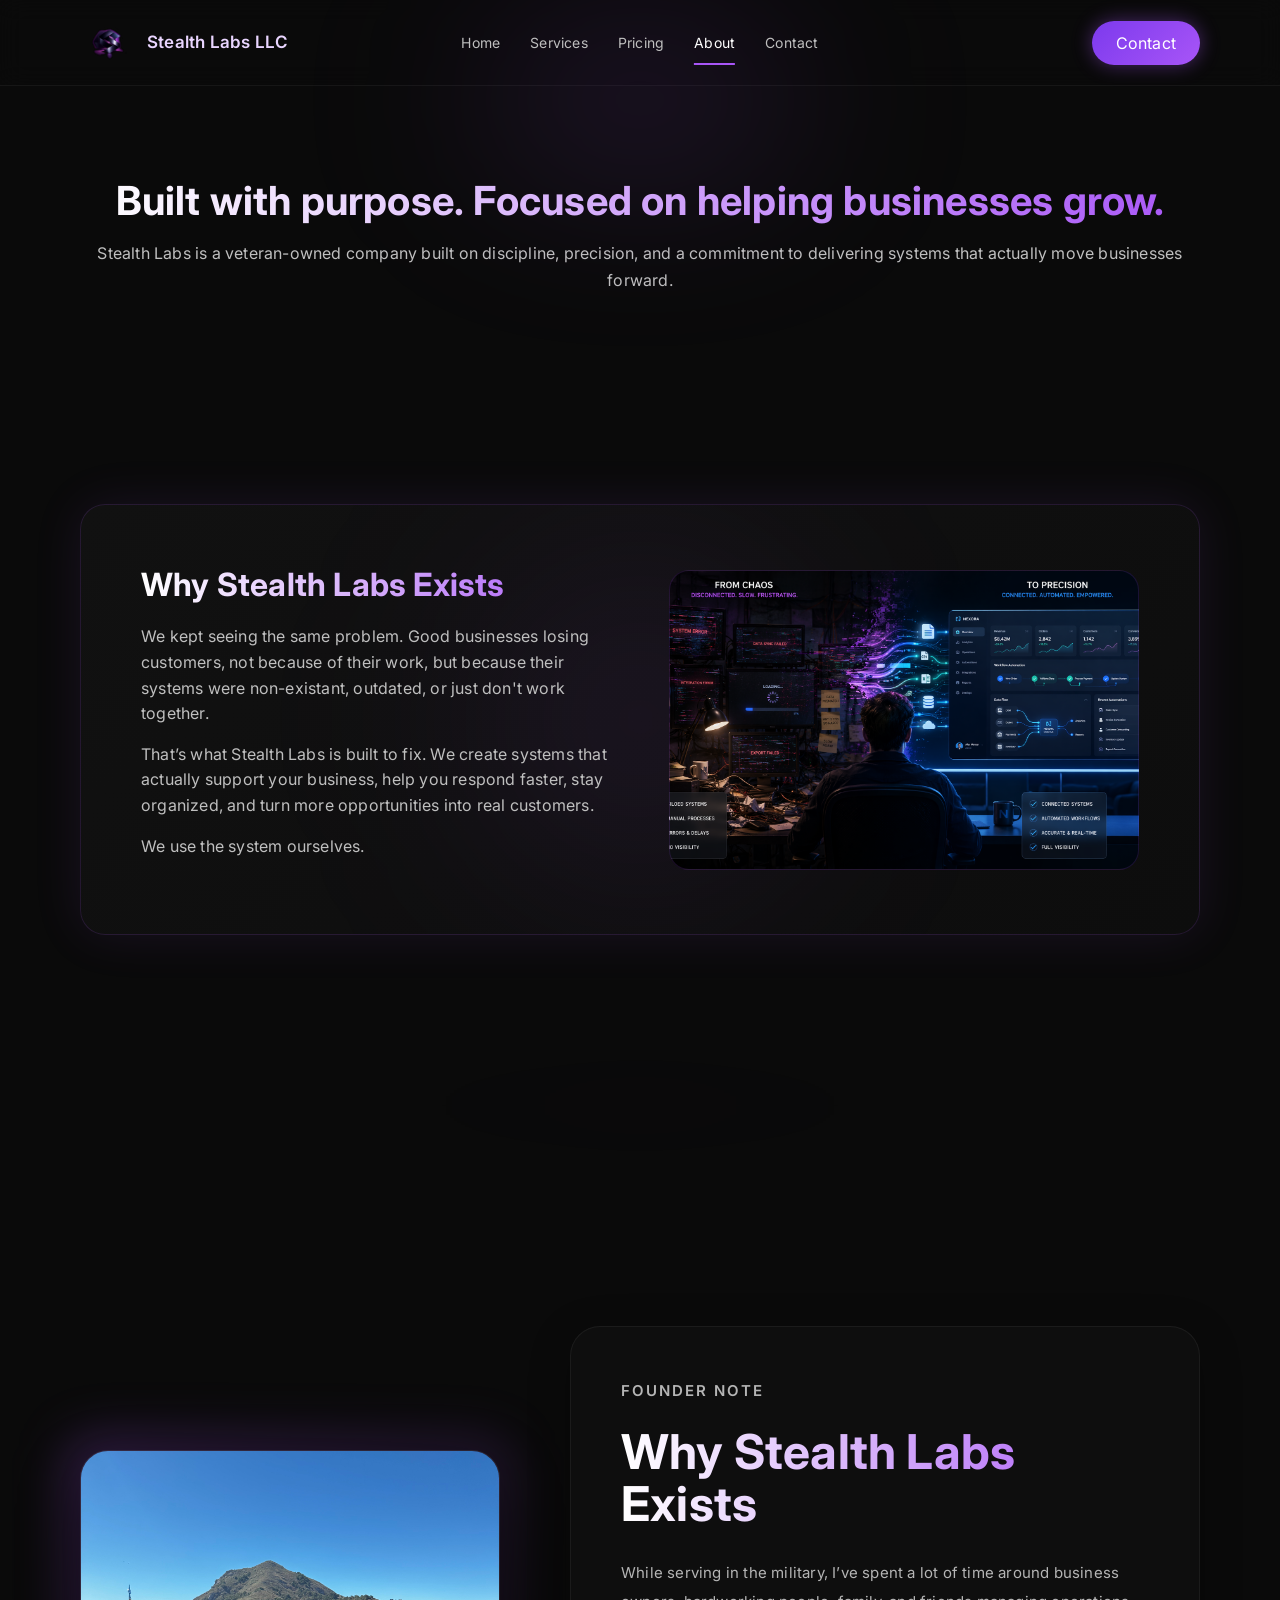
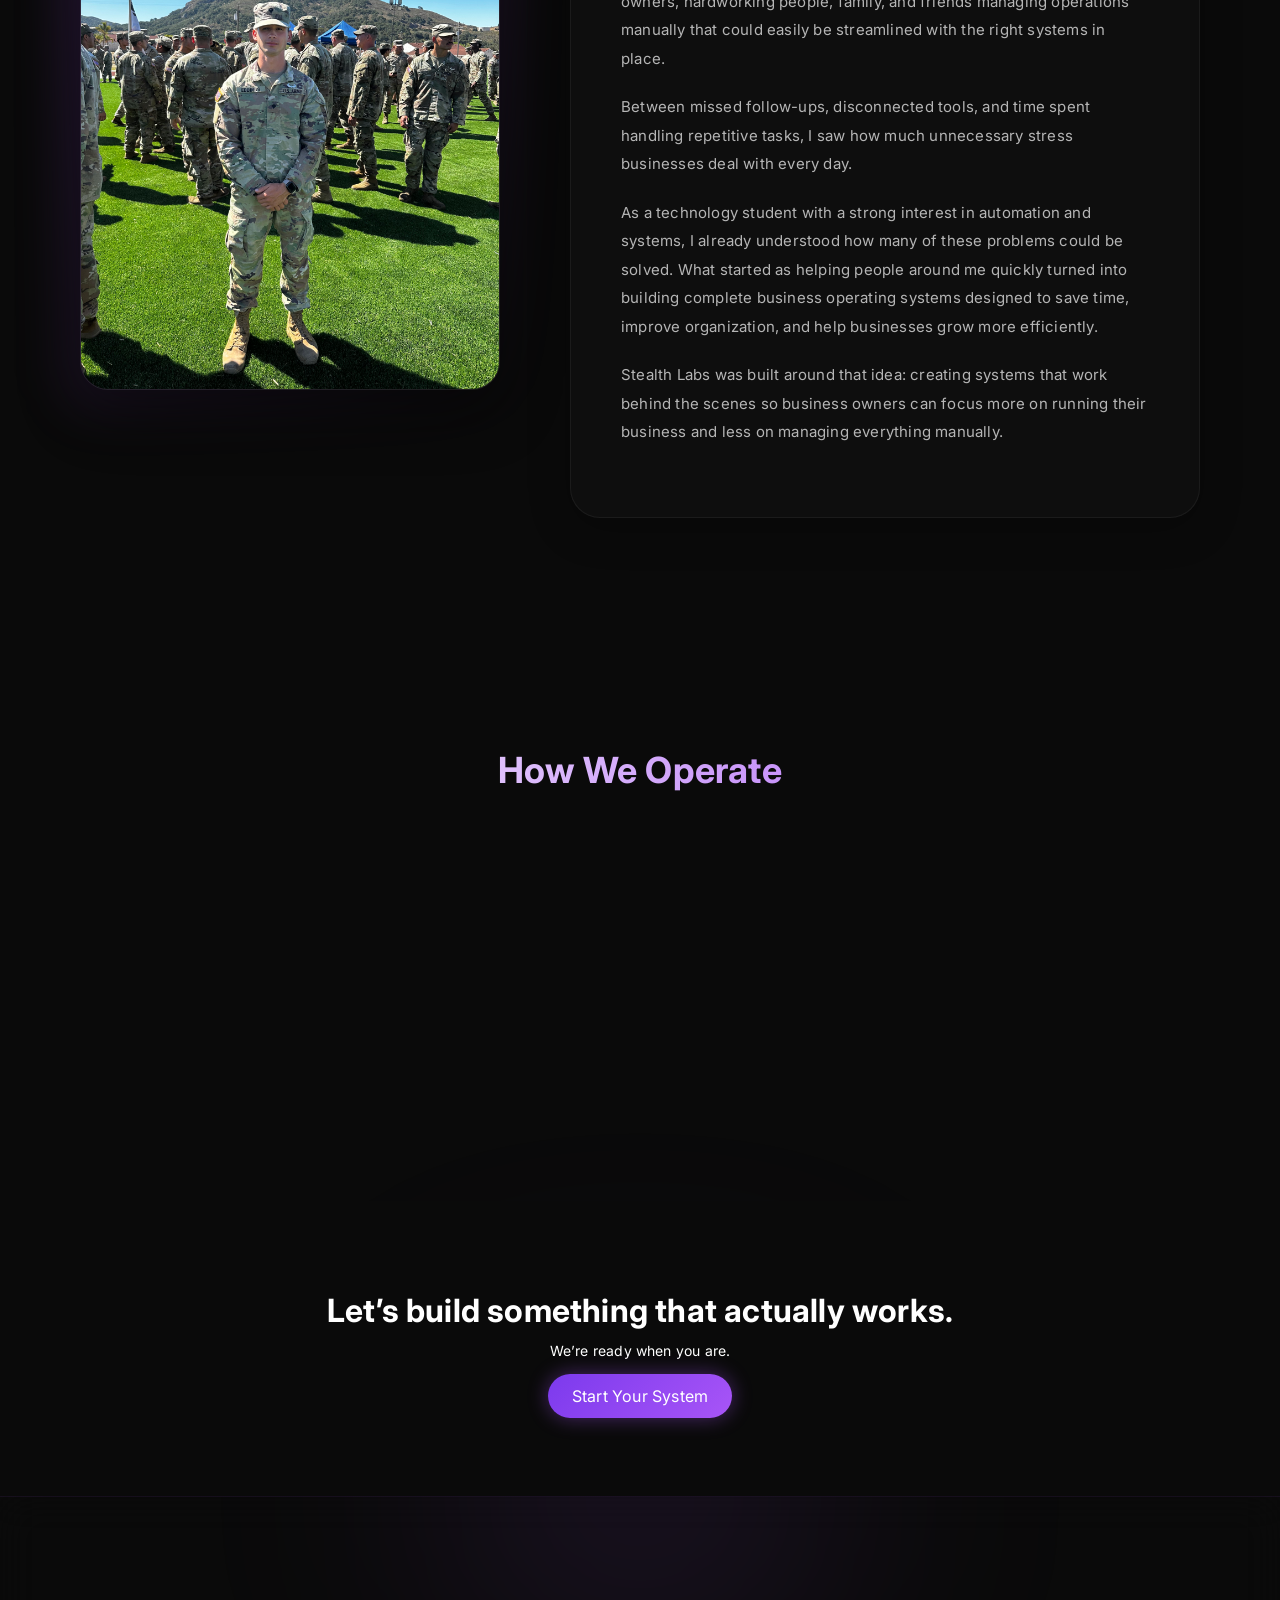
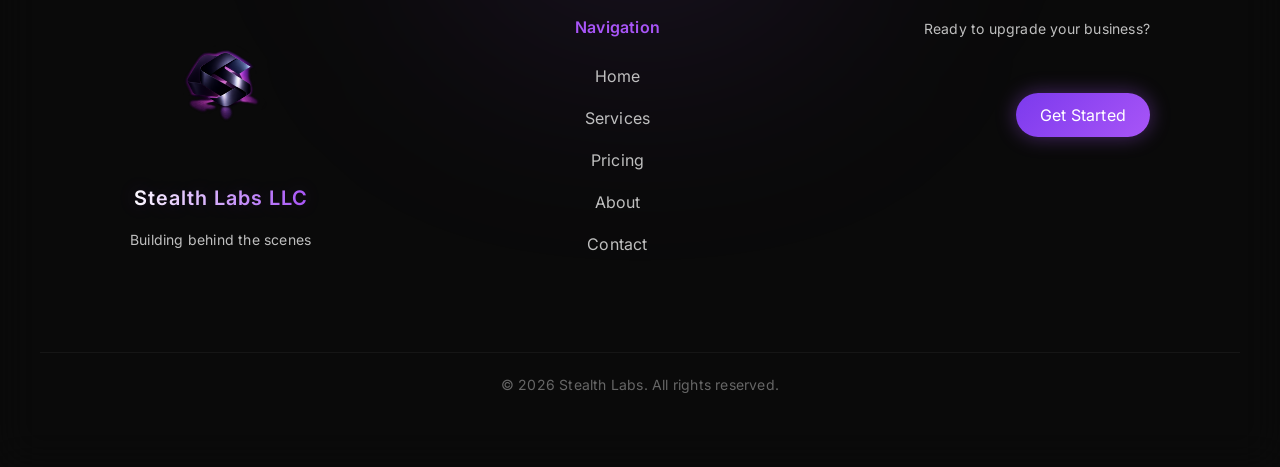
==== commit 9c4b2454: "Add files via upload" ====
--- a/about.html
+++ b/about.html
@@ -3,10 +3,14 @@
 <head>
   <meta charset="UTF-8">
   <meta name="viewport" content="width=device-width, initial-scale=1.0, maximum-scale=1.0, user-scalable=no">
+  <meta name="description" content="Custom websites and automation systems, and business operating systems designed to capture leads, follow up automatically, and turn visitors into paying customers.">
   <title>About | Stealth Labs</title>
-
   <link href="https://fonts.googleapis.com/css2?family=Inter:wght@300;400;600&display=swap" rel="stylesheet">
   <link rel="stylesheet" href="style.css">
+  <link rel="prefetch" href="services.html">
+  <link rel="prefetch" href="pricing.html">
+  <link rel="prefetch" href="contact.html">
+  <link rel="prefetch" href="index.html">
 </head>
 <body>
 
@@ -97,6 +101,47 @@
 
 <div class="divider"></div>
 
+<!--------------------FOUNDER SECTION-------------------------->
+<section class="founder-section">
+
+  <div class="container founder-container">
+
+    <!-- IMAGE -->
+    <div class="founder-image-wrap">
+      <img src="Images/founderphoto.jpeg" alt="Founder of Stealth Labs" class="founder-image">
+    </div>
+
+    <!-- CONTENT -->
+    <div class="founder-content">
+
+      <p class="section-label">FOUNDER NOTE</p>
+
+      <h2>
+        Why Stealth Labs Exists
+      </h2>
+
+      <p>
+        While serving in the military, I’ve spent a lot of time around business owners, hardworking people, family, and friends managing operations manually that could easily be streamlined with the right systems in place.
+      </p>
+
+      <p>
+        Between missed follow-ups, disconnected tools, and time spent handling repetitive tasks, I saw how much unnecessary stress businesses deal with every day.
+      </p>
+
+      <p>
+        As a technology student with a strong interest in automation and systems, I already understood how many of these problems could be solved. What started as helping people around me quickly turned into building complete business operating systems designed to save time, improve organization, and help businesses grow more efficiently.
+      </p>
+
+      <p>
+        Stealth Labs was built around that idea: creating systems that work behind the scenes so business owners can focus more on running their business and less on managing everything manually.
+      </p>
+
+    </div>
+
+  </div>
+
+</section>
+
 <!--------------------ABOUT PRINCIPLES-------------------------->
 <section class="about-principles">
 
@@ -138,7 +183,7 @@
     <h2>Let’s build something that actually works.</h2>
     <p>We’re ready when you are.</p>
 
-    <a href="contact.html" class="cta-btn primary no-transition">Start Your System</a>
+    <a href="pricing.html#pricing-cards" class="cta-btn">Start Your System</a>
 
   </div>
 
@@ -168,7 +213,7 @@
 
       <div class="footer-cta">
         <p>Ready to upgrade your business?</p>
-        <a href="/contact.html" class="cta-btn footer-btn">Get Started</a>
+        <a href="pricing.html#pricing-cards" class="cta-btn">Get Started</a>
       </div>
 
     </div>
--- a/style.css
+++ b/style.css
@@ -621,6 +621,7 @@
 
 html {
   scroll-behavior: smooth;
+  background: #0a0a0a;
 }
 
 .image-break {
@@ -2108,8 +2109,232 @@
 }
 
 /* prevent flash */
-html {
-  background: #0a0a0a;
+
+/* =========================
+   ONBOARDING SECTION
+========================= */
+.onboarding-section {
+  padding: 80px 20px;
+  text-align: center;
+}
+
+.onboarding-container {
+  max-width: 1100px;
+  margin: 0 auto;
+}
+
+.onboarding-section h2 {
+  font-size: clamp(28px, 4vw, 40px);
+  margin-bottom: 15px;
+
+  background: linear-gradient(90deg, #ffffff, #a855f7);
+
+  background-clip: text;
+  -webkit-background-clip: text;
+
+  color: transparent;
+  -webkit-text-fill-color: transparent;
+}
+
+.onboarding-subtext {
+  max-width: 650px;
+  margin: 0 auto 50px;
+
+  color: #bfbfbf;
+  line-height: 1.7;
+}
+
+/* STEPS */
+.onboarding-steps {
+  display: grid;
+  grid-template-columns: repeat(auto-fit, minmax(250px, 1fr));
+  gap: 30px;
+}
+
+.onboarding-step {
+  background: rgba(18,18,18,0.75);
+
+  border: 1px solid rgba(255,255,255,0.06);
+  border-radius: 22px;
+
+  padding: 30px;
+
+  backdrop-filter: blur(12px);
+
+  transition:
+    transform 0.25s ease,
+    border-color 0.25s ease;
+}
+
+.onboarding-step:hover {
+  transform: translateY(-5px);
+  border-color: rgba(168,85,247,0.35);
+}
+
+/* NUMBER */
+.onboarding-step span {
+  display: inline-flex;
+
+  width: 42px;
+  height: 42px;
+
+  align-items: center;
+  justify-content: center;
+
+  border-radius: 50%;
+
+  background: linear-gradient(135deg, #7c3aed, #a855f7);
+
+  font-weight: 600;
+
+  margin-bottom: 18px;
+}
+
+/* TITLES */
+.onboarding-step h3 {
+  margin-bottom: 12px;
+  font-size: 18px;
+}
+
+/* TEXT */
+.onboarding-step p {
+  color: #a5a5a5;
+  line-height: 1.7;
+  font-size: 14px;
+}
+
+.services-note {
+  text-align: center;
+
+  max-width: 750px;
+  margin: 80px auto 0;
+
+  color: #9a9a9a;
+  line-height: 1.7;
+
+  font-size: 15px;
+}
+
+.founder-section {
+  padding: 120px 20px;
+  position: relative;
+}
+
+.founder-container {
+  max-width: 1200px;
+  margin: 0 auto;
+
+  display: grid;
+  grid-template-columns: 420px 1fr;
+  gap: 70px;
+
+  align-items: center;
+}
+
+/* =========================
+   IMAGE
+========================= */
+.founder-image-wrap {
+  position: relative;
+}
+
+.founder-image-wrap::before {
+  content: "";
+
+  position: absolute;
+  inset: -15px;
+
+  border-radius: 30px;
+
+  background:
+    linear-gradient(
+      135deg,
+      rgba(168,85,247,0.25),
+      transparent
+    );
+
+  z-index: 0;
+
+  filter: blur(25px);
+}
+
+.founder-image {
+  position: relative;
+  z-index: 2;
+
+  width: 100%;
+  height: 540px;
+
+  object-fit: cover;
+
+  border-radius: 28px;
+
+  border: 1px solid rgba(255,255,255,0.08);
+
+  box-shadow:
+    0 20px 60px rgba(0,0,0,0.45);
+}
+
+/* =========================
+   CONTENT
+========================= */
+.founder-content {
+  position: relative;
+
+  background: rgba(18,18,18,0.65);
+
+  border: 1px solid rgba(255,255,255,0.06);
+  border-radius: 30px;
+
+  padding: 50px;
+
+  backdrop-filter: blur(14px);
+  -webkit-backdrop-filter: blur(14px);
+
+  box-shadow:
+    0 10px 40px rgba(0,0,0,0.25);
+}
+
+/* LABEL */
+.section-label {
+  margin-bottom: 14px;
+
+  font-size: 12px;
+  font-weight: 600;
+  letter-spacing: 2px;
+
+  color: #a855f7;
+}
+
+/* HEADING */
+.founder-content h2 {
+  margin-bottom: 28px;
+
+  font-size: clamp(32px, 4vw, 48px);
+  line-height: 1.1;
+
+  background:
+    linear-gradient(
+      90deg,
+      #ffffff,
+      #a855f7
+    );
+
+  background-clip: text;
+  -webkit-background-clip: text;
+
+  color: transparent;
+  -webkit-text-fill-color: transparent;
+}
+
+/* TEXT */
+.founder-content p {
+  color: #b5b5b5;
+
+  line-height: 1.9;
+  font-size: 15px;
+
+  margin-bottom: 20px;
 }
 
 @keyframes slideAcross {
@@ -2315,6 +2540,14 @@
     gap: 30px;
   }
 
+    .onboarding-section {
+    padding: 60px 20px;
+  }
+
+  .onboarding-steps {
+    grid-template-columns: 1fr;
+  }
+
   .about-text {
     width: 100%;
     text-align: center;
@@ -2442,4 +2675,49 @@
     padding: 0 10px;
   }
 
+    .founder-section {
+    padding: 80px 20px;
+  }
+
+  .founder-container {
+    grid-template-columns: 1fr;
+    gap: 40px;
+  }
+
+  .founder-image {
+    height: 420px;
+  }
+
+  .founder-content {
+    padding: 35px 25px;
+  }
+
+  .founder-section {
+    padding: 60px 15px;
+  }
+
+  .founder-image {
+    height: 340px;
+    border-radius: 22px;
+  }
+
+  .founder-content {
+    padding: 28px 22px;
+    border-radius: 22px;
+  }
+
+  .founder-content h2 {
+    font-size: 30px;
+  }
+
+  .founder-content p {
+    font-size: 14px;
+    line-height: 1.8;
+  }
+
+  .section-label {
+    font-size: 11px;
+    letter-spacing: 1.5px;
+  }
+
 }
